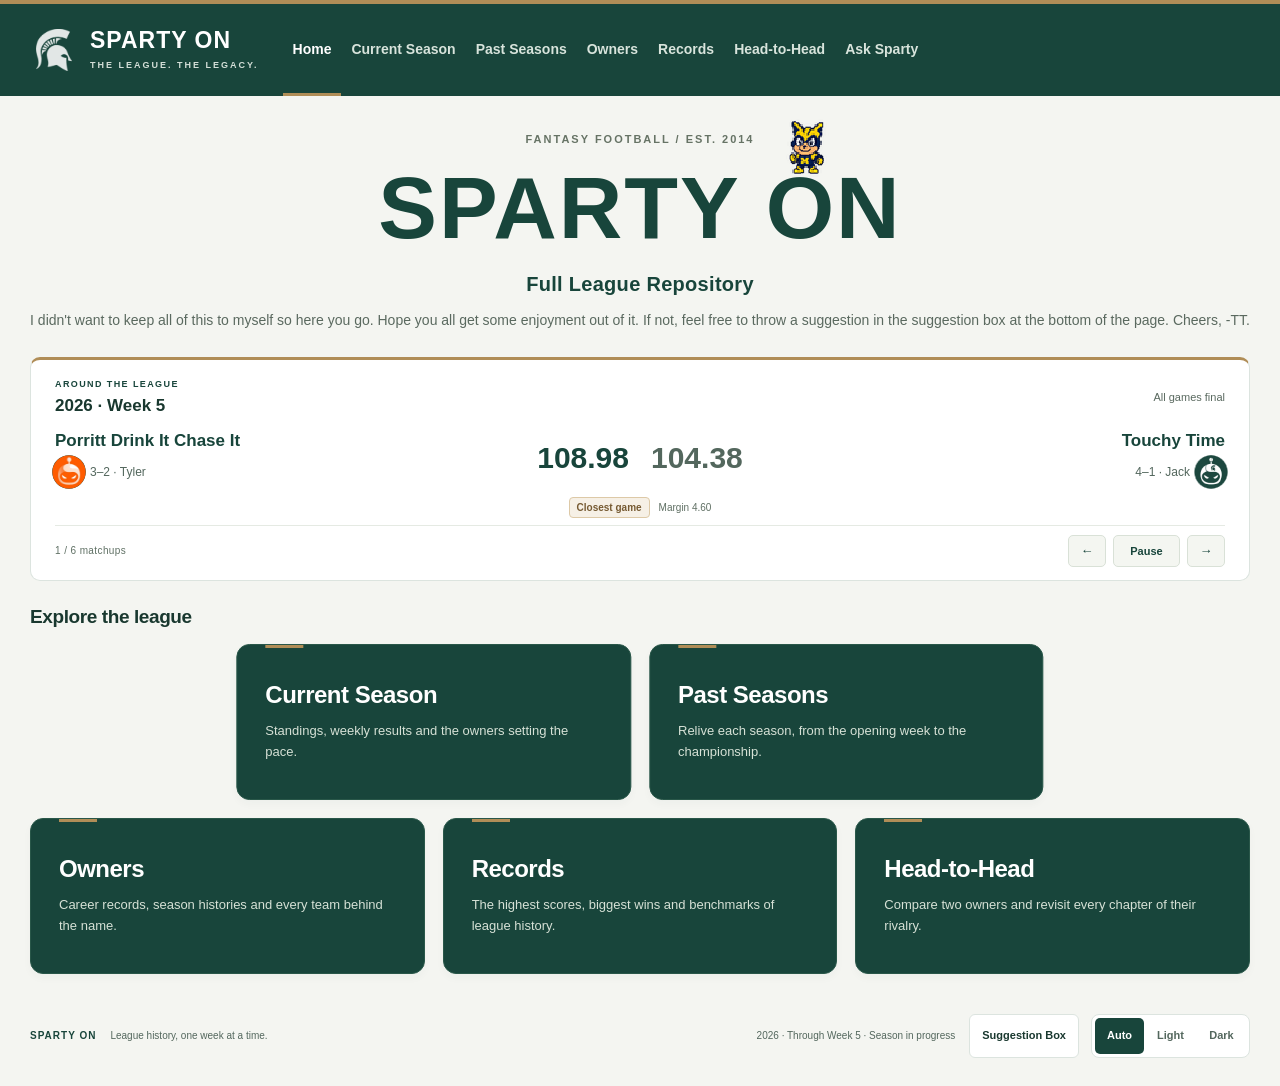
==== index.html @ eb195926 "Add files via upload" ====
<!doctype html>
<html lang="en">
<head>
  <meta charset="utf-8">
  <meta name="viewport" content="width=device-width, initial-scale=1">
  <meta http-equiv="Content-Security-Policy" content="default-src 'none'; script-src 'self' file:; style-src 'self' file:; img-src 'self' file:; connect-src 'self' https://api.sleeper.app; font-src 'none'; object-src 'none'; base-uri 'none'; form-action 'none'">
  <meta name="color-scheme" content="light dark">
  <title>Sparty On — League History</title>
  <link rel="icon" href="assets/crest.svg" type="image/svg+xml">
  <link rel="stylesheet" href="assets/styles.css"><link rel="stylesheet" href="assets/sparty.css">
  <script src="site-data/site-data.js" defer></script>
  <script src="site-data/sleeper-sample.js" defer></script>
  <script src="assets/sleeper.js" defer></script>
  <script src="assets/shared.js" defer></script>
  <script src="assets/theme.js" defer></script><script src="assets/sparty.js?v=timer-fix-2" defer></script><script src="assets/suggestion-box.js" defer></script>
  <script src="assets/home.js" defer></script><script src="assets/sparty-dialogue.js?v=1" defer></script><script src="assets/home-intro.js?v=6" defer></script>
  <link rel="stylesheet" href="assets/sparty-dialogue.css?v=1">
</head>
<body id="top" class="landing-page">
  <a class="skip-link" href="#main">Skip to content</a>
  <header class="masthead">
    <div class="header-inner">
      <a class="brand" href="index.html" aria-label="Sparty On home"><span class="crest" aria-hidden="true"><img src="assets/spartan-helmet.png" alt=""></span><span><strong>SPARTY ON</strong><small>THE LEAGUE. THE LEGACY.</small></span></a>
      <nav aria-label="Main navigation"><a href="index.html" aria-current="page">Home</a><a href="current-season.html">Current Season</a><a href="seasons.html">Past Seasons</a><a href="owners.html">Owners</a><a href="records.html">Records</a><a href="head-to-head.html">Head-to-Head</a></nav>
      <span class="edition">LOCAL PREVIEW <span aria-hidden="true">/</span> 02</span>
    </div>
  </header>
  <main id="main" tabindex="-1">
    <section class="landing-hero" aria-labelledby="page-title">
      <p class="eyebrow" id="archive-years">FANTASY FOOTBALL / LEAGUE HISTORY</p>
      <h1 id="page-title">SPARTY <span>ON</span></h1>
      <p class="landing-tagline">Full League Repository</p>
      <p class="landing-intro">I didn't want to keep all of this to myself so here you go. Hope you all get some enjoyment out of it. If not, feel free to throw a suggestion in the suggestion box at the bottom of the page. Cheers, -TT.</p>
    </section>
    <section class="home-ticker" aria-labelledby="ticker-title" aria-roledescription="carousel">
      <div class="ticker-topline"><div><p class="eyebrow">AROUND THE LEAGUE</p><h2 id="ticker-title">Latest results</h2></div><p id="ticker-status" role="status">Loading the latest completed week…</p></div>
      <div id="ticker-content" hidden>
        <div class="ticker-stage" id="ticker-stage" aria-live="off" aria-roledescription="slide"></div>
        <div id="ticker-leaders" class="ticker-leaders" hidden><p>TOP SCORERS</p><div id="ticker-leaders-body" class="ticker-leaders-body"></div></div>
        <div class="ticker-bottom"><span id="ticker-counter"></span><div class="ticker-controls"><button type="button" id="ticker-prev" aria-label="Previous matchup">←</button><button type="button" id="ticker-pause" aria-pressed="false">Pause</button><button type="button" id="ticker-next" aria-label="Next matchup">→</button></div></div>
        <p class="sr-only" id="ticker-announcement" role="status"></p>
      </div>
      <noscript><p>Enable JavaScript to view the local results ticker.</p></noscript>
    </section>
    <section class="explore" aria-labelledby="explore-title">
      <div class="explore-heading"><h2 id="explore-title">Explore the league</h2></div>
      <div class="page-tiles">
        <a class="page-tile" href="current-season.html"><span class="tile-title">Current Season</span><span class="tile-description">Standings, weekly results and the owners setting the pace.</span></a>
        <a class="page-tile" href="seasons.html"><span class="tile-title">Past Seasons</span><span class="tile-description">Relive each season, from the opening week to the championship.</span></a>
        <a class="page-tile" href="owners.html"><span class="tile-title">Owners</span><span class="tile-description">Career records, season histories and every team behind the name.</span></a>
        <a class="page-tile" href="records.html"><span class="tile-title">Records</span><span class="tile-description">The highest scores, biggest wins and benchmarks of league history.</span></a>
        <a class="page-tile" href="head-to-head.html"><span class="tile-title">Head-to-Head</span><span class="tile-description">Compare two owners and revisit every chapter of their rivalry.</span></a>
      </div>
    </section>
    <footer><strong>SPARTY ON</strong><p>League history, one week at a time.</p><span id="home-freshness">Local league archive</span><div class="footer-tools"><button class="suggestion-trigger" type="button">Suggestion Box</button><div class="theme-switch" role="group" aria-label="Display theme"><button type="button" data-theme-choice="system" aria-pressed="false">Auto</button><button type="button" data-theme-choice="light" aria-pressed="false">Light</button><button type="button" data-theme-choice="dark" aria-pressed="false">Dark</button></div></div></footer>
  </main>
  <dialog id="section-dialog" aria-labelledby="dialog-title" aria-describedby="dialog-description"><p class="eyebrow">COMING IN A FUTURE PASS</p><h2 id="dialog-title"></h2><p id="dialog-description"></p><p>This preview includes Home, Current Season, Past Seasons and Owners. This section is planned for a future pass.</p><button type="button" id="close-dialog" class="primary-button">Close</button></dialog>
<dialog id="suggestion-dialog" aria-labelledby="suggestion-title"><h2 id="suggestion-title">Suggestion Box</h2><p>Go Fuck Yourself</p><form method="dialog"><button type="submit">Close</button></form></dialog>
</body>
</html>
---- assets/styles.css ----
:root{--green:#18453b;--accent:#18453b;--bronze:#b08d57;--ink:#19382f;--muted:#53675d;--line:#dce4df;--paper:#fff;--bg:#f4f5f1;--positive:#17614d;--negative:#974241}
*{box-sizing:border-box}html{scroll-behavior:auto}body{margin:0;background:var(--bg);color:var(--ink);font-family:system-ui,-apple-system,"Segoe UI",Arial,sans-serif;font-size:14px;line-height:1.5}button,input{font:inherit}button,a,input{touch-action:manipulation}button{cursor:pointer}a{color:inherit}button:focus-visible,a:focus-visible,input:focus-visible,[tabindex]:focus-visible{outline:3px solid #b08d57;outline-offset:4px}[hidden]{display:none!important}.sr-only{position:absolute;width:1px;height:1px;padding:0;margin:-1px;overflow:hidden;clip:rect(0,0,0,0);white-space:nowrap;border:0}.skip-link{position:absolute;left:16px;top:-80px;z-index:10;background:white;padding:12px;color:var(--green)}.skip-link:focus{top:12px}
.masthead{background:var(--green);color:#fff;border-top:4px solid var(--bronze)}.header-inner{max-width:1320px;margin:auto;display:flex;align-items:center;gap:42px;padding:22px 30px 0;flex-wrap:wrap}.brand{display:flex;align-items:center;gap:12px;text-decoration:none;padding-bottom:22px}.crest{background:var(--bronze);font-weight:900;letter-spacing:-2px;font-size:24px;display:grid;place-items:center;width:48px;height:48px;border-radius:8px 8px 16px 8px;border-bottom:3px solid #c6a66e}.brand strong{display:block;font-size:23px;line-height:1.15;letter-spacing:1.5px}.brand small{display:block;font-size:9px;font-weight:650;letter-spacing:2px;margin-top:6px;color:#d3ded7}nav{display:flex;align-self:stretch;gap:8px;align-items:stretch}nav a,nav button{border:0;background:none;color:#d8e4dc;padding:0 12px 20px;display:flex;align-items:center;text-decoration:none;font-weight:600;font-size:14px;border-bottom:3px solid transparent;white-space:nowrap}nav a[aria-current]{color:white;border-bottom-color:#c6a66e}nav button:hover,nav a:hover{color:white}.edition{font-size:10px;letter-spacing:1.5px;color:#cad9d0;margin-left:auto;padding-bottom:22px;white-space:nowrap}.edition span{padding:0 8px;color:#c6a66e}
main{max-width:1320px;margin:auto;padding:0 30px;outline:none}.intro{padding:34px 0 28px;display:flex;justify-content:space-between;align-items:center;gap:24px}.eyebrow{font-size:10px;letter-spacing:1.8px;font-weight:800;color:var(--accent);margin:0 0 6px}h1{font-size:clamp(25px,2.9vw,36px);line-height:1.2;letter-spacing:-1px;margin:0}h2{font-size:21px;line-height:1.25;letter-spacing:-.4px;margin:0}.intro-copy{margin:8px 0 0;color:var(--muted);font-size:15px}.freshness{text-align:right;flex-shrink:0}.freshness strong{font-size:16px;display:block}.freshness span{display:flex;justify-content:flex-end;align-items:center;gap:7px;color:var(--muted);font-size:12px;margin-top:6px}.freshness i{width:7px;height:7px;background:var(--accent);border-radius:50%}
.season-grid{display:grid;grid-template-columns:minmax(0,2.05fr) minmax(320px,1fr);gap:24px;align-items:start}.panel{background:var(--paper);border:1px solid var(--line);border-radius:10px;overflow:hidden;box-shadow:0 3px 12px #18453b04}.section-heading{display:flex;justify-content:space-between;align-items:center;gap:12px;padding:22px 22px 18px}.chip{border:1px solid var(--line);border-radius:5px;padding:4px 8px;color:var(--muted);font-size:10px;font-weight:700;white-space:nowrap}.table-tools{display:flex;justify-content:space-between;align-items:center;gap:12px;padding:0 22px 14px;min-height:30px;font-size:11px;color:var(--muted)}.table-tools p{margin:0}.table-tools button{border:0;background:none;text-decoration:underline;color:var(--accent);padding:3px}.table-scroll{overflow-x:auto;overscroll-behavior-x:contain}table{width:100%;border-collapse:collapse;font-variant-numeric:tabular-nums}th{background:#f2f5f1;color:var(--muted);font-size:10px;letter-spacing:.5px;font-weight:700;text-align:left;border-top:1px solid var(--line);border-bottom:1px solid var(--line);padding:10px 10px}th button{background:none;color:inherit;border:none;font-weight:inherit;font-size:inherit;padding:6px 0;white-space:nowrap}th button span{color:var(--accent);margin-left:2px}th[aria-sort=ascending],th[aria-sort=descending]{color:var(--accent)}td{border-bottom:1px solid #e6ece7;padding:10px;font-size:13px}td:first-child,th:first-child{padding-left:22px;width:40px}td:last-child,th:last-child{padding-right:22px}.numeric{text-align:right;white-space:nowrap}.owner-cell{min-width:148px}.owner-cell strong{display:block;font-size:13px}.team-name{display:block;color:var(--muted);font-size:11px;line-height:1.35;margin-top:2px;overflow-wrap:anywhere}.standings tbody tr:first-child td{background:#f4f7f2}.standings tbody tr:hover td{background:#edf3ed}.rank-number{color:var(--muted);font-size:11px}.standing-record{font-weight:750}.positive{color:var(--positive)}.negative{color:var(--negative)}.table-notes{padding:13px 22px 16px;color:var(--muted);font-size:10px;line-height:1.65}.table-notes p{margin:0 0 3px}.mobile-hint{display:none}
.matchup{padding:13px 22px 12px;border-top:1px solid var(--line)}.matchup-meta{display:flex;justify-content:space-between;gap:10px;align-items:center;font-size:9px;letter-spacing:1px;text-transform:uppercase;color:var(--muted);margin-bottom:7px}.matchup-meta .margin-label{letter-spacing:0;text-transform:none;font-size:10px}.matchup-side{display:grid;grid-template-columns:minmax(0,1fr) auto;gap:10px;align-items:center;margin:7px 0}.matchup-side strong{display:block;font-size:12px;line-height:1.3}.matchup-side .team-name{font-size:10px;margin-top:1px}.score{font-size:18px;font-weight:600;color:var(--muted);font-variant-numeric:tabular-nums;line-height:1.1}.winner .score{color:var(--accent);font-weight:800}.winner strong{color:var(--ink)}.win-label{font-size:9px;color:var(--accent);font-weight:700;letter-spacing:.3px;margin-left:6px}.scoreboard-footer{padding:14px 22px;background:#f3f6f1;color:var(--muted);font-size:11px;border-top:1px solid var(--line)}.scoreboard-footer strong{color:var(--ink)}
.scoreboard-picker{display:flex;justify-content:space-between;align-items:center;gap:10px;padding:0 22px 14px;color:var(--muted);font-size:11px;font-weight:700}.scoreboard-picker select{min-height:43px;min-width:125px;padding:7px 12px;background:var(--paper);color:var(--ink);border:1px solid var(--line);border-radius:6px;font-size:16px;font-weight:700}.scoreboard-picker select:focus-visible{outline:3px solid var(--bronze);outline-offset:2px}
@media(max-width:700px){.scoreboard-picker{padding:0 16px 13px}.scoreboard-picker select{min-width:116px}}
.leaders-section{margin:30px 0}.section-line{display:flex;justify-content:space-between;gap:16px;align-items:center;margin-bottom:13px}.section-line h2{font-size:20px}.section-line p{color:var(--muted);font-size:11px;margin:0}.leaders-grid{display:grid;grid-template-columns:repeat(3,minmax(0,1fr));gap:16px}.leader-card{background:white;border:1px solid var(--line);border-top:3px solid var(--accent);border-radius:7px;padding:18px 20px;min-width:0}.leader-card h3{font-size:10px;letter-spacing:1px;text-transform:uppercase;margin:0 0 12px;color:var(--muted)}.leader-number{font-size:30px;letter-spacing:-1px;font-weight:800;color:var(--green);line-height:1.15;font-variant-numeric:tabular-nums}.leader-number small{font-size:11px;font-weight:500;letter-spacing:0;margin-left:6px;color:var(--muted)}.leader-name{font-weight:750;margin:10px 0 0;font-size:13px}.leader-detail{color:var(--muted);font-size:11px;margin:3px 0 0;overflow-wrap:anywhere}
.history{background:var(--green);border-radius:10px;color:#fff;padding:28px 28px 20px}.history-heading{display:flex;justify-content:space-between;align-items:center;gap:22px;padding-bottom:24px}.history .eyebrow{color:#d4b880}.history h2{font-size:24px}.history-heading p:not(.eyebrow){color:#cad9d0;font-size:12px;margin:9px 0 0}.history-totals{display:flex;gap:28px;flex-shrink:0}.history-totals strong{font-size:24px;line-height:1.2;display:block;font-variant-numeric:tabular-nums}.history-totals span{display:block;font-size:10px;color:#cad9d0;margin-top:4px}.history-grid{display:grid;grid-template-columns:repeat(3,minmax(0,1fr));border-top:1px solid #4b685b}.history-card{padding:22px 22px 16px 0}.history-card+.history-card{border-left:1px solid #4b685b;padding-left:22px}.history-card h3{font-size:10px;color:#d4b880;letter-spacing:1px;text-transform:uppercase;margin:0 0 12px}.history-value{font-size:31px;font-weight:800;letter-spacing:-1px;margin-bottom:9px}.history-value small{font-size:12px;letter-spacing:0;font-weight:500;margin-left:7px;color:#cad9d0}.history-name{font-size:13px;font-weight:750;margin:0 0 5px}.history-detail{font-size:11px;color:#d8e4dc;margin:4px 0;overflow-wrap:anywhere}.history-note{font-size:10px;line-height:1.6;color:#cad9d0;border-top:1px solid #4b685b;padding-top:14px;margin:4px 0 0}
footer{display:flex;align-items:center;gap:14px;color:var(--muted);padding:26px 0 30px;font-size:10px}footer strong{letter-spacing:1px;color:var(--green)}footer p{margin:0}footer>span{margin-left:auto}.load-status{padding:36px 0;font-size:16px}dialog{max-width:460px;width:calc(100% - 36px);border:1px solid var(--line);border-top:4px solid var(--accent);border-radius:10px;padding:28px;color:var(--ink);box-shadow:0 16px 80px #12332940}dialog::backdrop{background:#18453b80}dialog h2{font-size:26px}dialog p:not(.eyebrow){font-size:14px;color:var(--muted);line-height:1.6}.primary-button{background:var(--accent);color:white;border:0;border-radius:6px;padding:11px 16px;font-weight:650;margin-top:10px}
@media(min-width:1100px){.owner-cell{width:31%}}
@media(max-width:1150px){.header-inner{gap:25px}.edition{display:none}.season-grid{grid-template-columns:minmax(0,1.9fr) minmax(290px,1fr);gap:18px}td,th{padding-left:8px;padding-right:8px}td:first-child,th:first-child{padding-left:15px}td:last-child,th:last-child{padding-right:15px}.owner-cell{min-width:135px}}
@media(max-width:980px){.header-inner{gap:18px}.brand strong{font-size:20px}nav{gap:0}nav a,nav button{padding-left:10px;padding-right:10px;font-size:13px}.season-grid{grid-template-columns:minmax(0,1fr)}#matchups{display:grid;grid-template-columns:repeat(2,minmax(0,1fr))}.matchup:nth-child(even){border-left:1px solid var(--line)}.history-heading{align-items:flex-start;flex-direction:column}.history-totals{gap:40px}.owner-cell{width:34%}}
@media(max-width:700px){.header-inner{padding:18px 18px 0;gap:0;display:block}.brand{padding-bottom:16px;width:fit-content}.brand strong{font-size:22px}.brand small{font-size:8px}.crest{width:42px;height:42px;font-size:22px}nav{width:100%;justify-content:space-between;gap:0}nav a,nav button{font-size:12px;padding:12px 5px 13px;min-height:44px}main{padding:0 16px}.intro{padding:25px 0 22px;display:block}.intro h1{font-size:27px;letter-spacing:-.7px}.intro-copy{font-size:13px}.freshness{text-align:left;margin-top:20px;border-left:3px solid var(--bronze);padding-left:11px}.freshness strong{font-size:14px}.freshness span{justify-content:flex-start;margin-top:3px;font-size:11px}.section-heading{padding:18px 16px 14px}h2{font-size:20px}.chip{font-size:9px}.table-tools{padding:0 16px 13px;flex-wrap:wrap;gap:8px}.numeric{font-size:12px}th.numeric{font-size:10px}td{padding:11px 7px}th{padding:8px 7px}td:first-child,th:first-child{padding-left:14px;width:31px}td:last-child,th:last-child{padding-right:14px}td:nth-child(4),th:nth-child(4){padding-right:14px}.owner-cell{width:auto;min-width:120px}.owner-cell strong{font-size:13px}.team-name{font-size:10px;max-width:220px}.table-notes{padding:13px 16px;font-size:10px}.mobile-hint{display:block}#matchups{display:block}.matchup{padding:12px 16px}.matchup:nth-child(even){border-left:0}.matchup-side{margin:9px 0}.matchup-side strong{font-size:13px}.matchup-side .team-name{font-size:11px;max-width:none}.score{font-size:20px}.scoreboard-footer{padding:14px 16px}.section-line{align-items:flex-start;flex-direction:column;gap:5px}.leaders-section{margin:25px 0}.leaders-grid{grid-template-columns:minmax(0,1fr);gap:10px}.leader-card{padding:16px 18px;display:grid;grid-template-columns:minmax(0,1fr) auto;column-gap:10px}.leader-card h3{grid-column:1;margin-bottom:8px}.leader-number{grid-column:2;grid-row:1/4;align-self:center;font-size:27px}.leader-number small{display:block;text-align:right;margin:4px 0 0}.leader-name{margin:0;font-size:13px}.leader-detail{grid-column:1;margin-top:3px}.history{padding:22px 20px 18px}.history-heading{padding-bottom:18px;gap:18px}.history h2{font-size:23px}.history-totals{width:100%;justify-content:space-between;gap:12px}.history-totals strong{font-size:22px}.history-totals span{font-size:9px}.history-grid{grid-template-columns:minmax(0,1fr)}.history-card{padding:18px 0}.history-card+.history-card{border-left:0;border-top:1px solid #4b685b;padding:18px 0}.history-card h3{margin-bottom:7px}.history-value{font-size:29px;margin-bottom:5px}.history-note{font-size:10px}footer{flex-wrap:wrap;gap:7px 12px;padding:23px 0}footer>span{margin:0;width:100%}}
@media(prefers-reduced-motion:reduce){*{scroll-behavior:auto!important}}

/* Revision 02: Spartan green and white, with custom bronze accents. */
:root{--green:#18453b;--accent:#18453b;--bronze:#b08d57}
body{font-family:Arial,Helvetica,system-ui,sans-serif}
.masthead{border-top:4px solid var(--bronze)}
.header-inner{gap:24px}.edition{display:none}
.crest{background:transparent;color:white;border:1px solid #81998b;border-bottom:3px solid var(--bronze);border-radius:3px;font-family:"Arial Black",Arial,sans-serif;letter-spacing:-2px}
.brand strong{font-family:"Arial Black",Arial,sans-serif;letter-spacing:1px}
nav{gap:0}nav a,nav button{padding-left:10px;padding-right:10px}
nav a[aria-current]{border-bottom-color:var(--bronze)}
.freshness{border-color:var(--bronze)}.history{border-top:3px solid var(--bronze)}
.landing-hero{padding:48px 0 34px;text-align:center}
.landing-hero .eyebrow{color:#667365;font-size:11px;letter-spacing:2px;margin:0 0 16px}
.landing-hero h1{color:var(--green);font-family:Impact,"Arial Black",Arial,sans-serif;font-size:clamp(54px,7.5vw,88px);line-height:1;letter-spacing:2px;font-weight:900;margin:0}
.landing-hero h1 span{color:var(--green)}
.landing-tagline{font-size:20px;font-weight:700;color:var(--green);letter-spacing:.3px;margin:17px 0 10px}
.landing-intro{color:#5a695f;font-size:14px;line-height:1.7;margin:0}
.home-ticker{max-width:100%;background:white;border:1px solid var(--line);border-top:3px solid var(--bronze);border-radius:10px;padding:18px 24px 13px}
.ticker-topline{display:flex;justify-content:space-between;gap:16px;align-items:center}
.ticker-topline .eyebrow{font-size:9px;margin:0 0 3px;letter-spacing:1.4px}
.ticker-topline h2{font-size:17px;letter-spacing:0}
#ticker-status{color:#59695f;font-size:11px;margin:0;max-width:65%}
.ticker-stage{opacity:1;transition:opacity 300ms ease;min-height:98px;padding:14px 0 7px}
.ticker-stage.is-fading{opacity:0}
.ticker-matchup{display:grid;grid-template-columns:minmax(0,1fr) 60px minmax(0,1fr);gap:20px;align-items:center}
.ticker-team{display:grid;grid-template-columns:minmax(0,1fr) auto;gap:15px;align-items:center;min-width:0}
.ticker-team strong{font-size:16px;display:block;color:#53675d;line-height:1.4}
.ticker-team div>span{display:block;font-size:12px;color:#5a695f;overflow-wrap:anywhere;line-height:1.5}
.ticker-team b{font-size:28px;font-variant-numeric:tabular-nums;line-height:1.3;color:#53675d}
.ticker-winner strong,.ticker-winner b{color:var(--green)}
.ticker-win{display:inline-block;font-size:9px;line-height:1.4;border:1px solid #d6c19e;color:#795a2e;padding:1px 4px;border-radius:3px;margin-left:7px;vertical-align:middle}
.ticker-versus{text-align:center;color:#6a776e;font-size:10px;font-weight:700;letter-spacing:1px}
.ticker-game-note{display:flex;gap:9px;justify-content:center;align-items:center;flex-wrap:wrap;font-size:10px;color:#607064;margin-top:11px}
.ticker-badge{color:#765a32;background:#f6f0e6;border:1px solid #ddc9a7;border-radius:4px;font-size:10px;font-weight:700;padding:2px 7px}
.ticker-bottom{display:flex;align-items:center;justify-content:space-between;border-top:1px solid #e5eae3;padding-top:9px;gap:12px}
#ticker-counter{font-size:10px;color:#5f7064;letter-spacing:.4px}
.ticker-controls{display:flex;gap:7px}.ticker-controls button{background:#f4f6f1;color:var(--green);border:1px solid #d9e1d7;border-radius:5px;min-width:38px;min-height:32px;font-weight:700;font-size:13px;padding:5px 9px}
.ticker-controls button:hover{background:#e6eee3}.ticker-controls #ticker-pause{min-width:67px;font-size:11px}
.explore{margin:32px 0 12px}.explore-heading{display:flex;justify-content:space-between;align-items:baseline;gap:15px;margin-bottom:15px}
.explore-heading h2{font-size:19px}.explore-heading p{font-size:11px;color:#617064;margin:0}
.page-tiles{display:grid;grid-template-columns:repeat(3,minmax(0,1fr));gap:18px}
.page-tile{display:flex;flex-direction:column;justify-content:center;align-items:flex-start;background:var(--green);color:white;border:1px solid #295749;border-radius:13px;min-height:156px;padding:26px 28px;text-align:left;text-decoration:none;box-shadow:0 4px 9px #18453b08;position:relative;overflow:hidden}
.page-tile::before{content:"";position:absolute;top:0;left:28px;width:38px;height:3px;background:var(--bronze)}
.page-tile .tile-title{font-family:"Arial Black",Arial,sans-serif;font-size:24px;font-weight:800;line-height:1.2;letter-spacing:-.5px;margin:0 0 12px;overflow-wrap:anywhere}
.page-tile .tile-description{font-size:13px;line-height:1.6;color:#d6e1d6;margin:0;max-width:390px}
.page-tile:hover{background:#235447;border-color:#b08d57}
.featured-tile{grid-column:span 2;background:white;color:var(--green);border:1px solid #cfdbce;border-top:3px solid var(--bronze)}
.featured-tile::before{display:none}.featured-tile .tile-title{font-size:29px}.featured-tile .tile-description{color:#53675d}.featured-tile:hover{background:#edf3e9;border-color:#b08d57}
.landing-page footer{padding:28px 0}.landing-page footer>span{color:#53675d}
@media(max-width:1100px){.header-inner{gap:14px}.brand strong{font-size:19px}.brand small{font-size:8px}nav a,nav button{font-size:12px;padding-left:8px;padding-right:8px}.page-tile{padding:23px}.page-tile .tile-title{font-size:22px}}
@media(max-width:850px){.header-inner{display:block}.brand{width:fit-content;padding-bottom:18px}nav{justify-content:space-between}nav a,nav button{padding:12px 8px 14px;min-height:44px}.page-tiles{grid-template-columns:repeat(2,minmax(0,1fr))}.landing-hero{padding-top:35px}.ticker-matchup{gap:12px;grid-template-columns:minmax(0,1fr) 30px minmax(0,1fr)}.ticker-team b{font-size:24px}}
@media(max-width:700px){nav{flex-wrap:wrap;justify-content:flex-start;column-gap:8px;row-gap:0}nav a,nav button{font-size:12px;padding:10px 4px;min-height:40px}.landing-hero{padding:32px 0 26px}.landing-hero h1{font-size:62px}.landing-tagline{font-size:18px}.landing-intro{font-size:12px}.landing-hero .eyebrow{font-size:9px;letter-spacing:1.4px}.home-ticker{padding:15px 16px 10px}.ticker-topline{gap:10px;align-items:flex-end}.ticker-topline h2{font-size:15px}#ticker-status{font-size:10px;text-align:right}.ticker-stage{min-height:153px;padding-top:12px}.ticker-matchup{display:flex;flex-direction:column;align-items:stretch;gap:10px}.ticker-versus{display:none}.ticker-team{gap:12px}.ticker-team strong{font-size:14px}.ticker-team div>span{font-size:11px}.ticker-team b{font-size:25px}.ticker-game-note{margin-top:10px;justify-content:flex-start}.ticker-controls button{min-height:40px;min-width:40px}.explore{margin-top:27px}.explore-heading{display:block}.explore-heading p{margin-top:5px}.page-tiles{gap:12px}.page-tile{padding:23px 19px;min-height:151px;border-radius:10px}.page-tile::before{left:19px}.page-tile .tile-title{font-size:21px}.page-tile .tile-description{font-size:12px}.featured-tile .tile-title{font-size:25px}.landing-page footer{font-size:10px}}
@media(max-width:480px){.page-tiles{grid-template-columns:minmax(0,1fr)}.featured-tile{grid-column:auto}.page-tile{min-height:132px}.page-tile .tile-title,.featured-tile .tile-title{font-size:24px;margin-bottom:8px}.landing-hero h1{font-size:clamp(42px,14vw,56px)}.ticker-stage{min-height:162px}}
@media(prefers-reduced-motion:reduce){.ticker-stage{transition:none}}

/* Revision 03: opposed ticker teams and additional season tables. */
.ticker-matchup{display:grid;grid-template-columns:minmax(0,1fr) auto auto minmax(0,1fr);gap:22px;align-items:center}
.ticker-identity{min-width:0}.ticker-identity strong{display:block;font-size:17px;line-height:1.35;color:var(--green);overflow-wrap:anywhere}
.ticker-record{display:block;margin-top:5px;font-size:12px;line-height:1.4;color:var(--muted);font-variant-numeric:tabular-nums}
.ticker-owner{display:flex;align-items:center;gap:7px;margin-top:5px;min-width:0}.ticker-owner .ticker-record{margin-top:0;min-width:0}
.ticker-avatar{position:relative;display:inline-grid;place-items:center;flex:none;width:28px;height:28px;border-radius:50%;overflow:hidden;background:var(--green);color:white;font-size:11px;font-weight:800;line-height:1;transform:scale(1.2)}
.ticker-avatar img{position:absolute;inset:0;width:100%;height:100%;object-fit:cover}
.ticker-away .ticker-owner{flex-direction:row-reverse}
.ticker-away{text-align:right}.ticker-score{font-size:30px;line-height:1.2;color:var(--muted);font-variant-numeric:tabular-nums;white-space:nowrap}
.ticker-winning-score{color:var(--green)}
.season-detail-section{margin:30px 0 10px}.analytics-grid{display:grid;grid-template-columns:repeat(2,minmax(0,1fr));gap:24px;align-items:start}
.analytics-panel{border-top:3px solid var(--bronze)}.analytics-panel .section-heading{padding-bottom:9px}
.analytics-description{font-size:12px;color:var(--muted);padding:0 22px;margin:0 0 18px;line-height:1.6}
.analytics-scroll{overflow-x:auto;overscroll-behavior-x:contain}.analytics-table{min-width:550px}
.analytics-table .owner-cell{width:auto;min-width:145px}.analytics-table th{letter-spacing:0;white-space:nowrap}
.analytics-table td{font-size:12px;padding-top:12px;padding-bottom:12px}.analytics-table td:first-child{white-space:nowrap}
.analytics-panel:last-child .analytics-table{min-width:570px}.analytics-panel:last-child .owner-cell{min-width:170px}
.analytics-note{font-size:11px;color:var(--muted);padding:15px 22px;margin:0;line-height:1.65}
.analytics-mobile-note{display:none;font-size:11px;color:var(--muted)}
@media(max-width:1100px){.analytics-grid{grid-template-columns:minmax(0,1fr)}.analytics-table .owner-cell{min-width:175px}}
@media(max-width:700px){.ticker-matchup{display:grid;grid-template-columns:minmax(0,1fr) auto auto minmax(0,1fr);gap:10px}.ticker-identity strong{font-size:13px}.ticker-record{font-size:10px}.ticker-score{font-size:22px}.ticker-stage{min-height:135px}.analytics-grid{gap:18px}.analytics-description{padding:0 16px}.analytics-note{padding:14px 16px}.analytics-mobile-note{display:block}}
@media(max-width:700px){.ticker-owner{gap:5px}.ticker-avatar{width:22px;height:22px;font-size:9px}}
@media(max-width:360px){.ticker-matchup{gap:7px}.ticker-score{font-size:19px}.ticker-identity strong{font-size:12px}}

/* Season archive: shared Spartan colors and statistical table treatments. */
.season-intro{align-items:end}.season-picker,.week-picker{display:grid;gap:6px;color:var(--muted);font-size:11px;font-weight:700;letter-spacing:.3px}
.season-picker select,.week-picker select{background:white;color:var(--green);border:1px solid #b7c8ba;border-radius:6px;font-size:16px;font-weight:700;min-height:43px;padding:7px 32px 7px 12px;min-width:170px}
.season-banner{background:var(--green);color:white;border-top:4px solid var(--bronze);border-radius:10px;padding:25px 29px;display:flex;align-items:center;justify-content:space-between;gap:20px}
.season-banner .eyebrow{color:#dcc59f}.season-banner h2{font-size:clamp(27px,3vw,38px);letter-spacing:-1px}.season-banner p:not(.eyebrow){margin:7px 0 0;color:#d7e4db;font-size:13px}
.season-state{border:1px solid #aabdac;border-radius:5px;padding:7px 11px;color:white;font-size:11px;font-weight:700;white-space:nowrap}
.season-metrics{display:grid;grid-template-columns:repeat(4,minmax(0,1fr));gap:14px;margin:17px 0 24px}
.season-metric{background:white;border:1px solid var(--line);border-top:3px solid var(--bronze);border-radius:7px;padding:14px 17px;min-width:0}
.season-metric span{display:block;text-transform:uppercase;color:var(--muted);letter-spacing:.6px;font-size:10px;font-weight:700}.season-metric strong{display:block;color:var(--green);font-size:21px;font-variant-numeric:tabular-nums;margin-top:4px;overflow-wrap:anywhere}
.season-history-grid{display:grid;grid-template-columns:minmax(0,1.65fr) minmax(300px,1fr);align-items:start;gap:22px;margin-bottom:25px}
.historic-table{min-width:640px}.historic-table td{font-size:12px}.historic-table .owner-cell{min-width:160px}.season-playoffs{border-top:3px solid var(--bronze)}
.season-honors{padding:0 21px 14px}.honors-card{background:#f3f6f1;border-left:3px solid var(--bronze);padding:12px 15px}.honors-card small{display:block;color:var(--muted);font-weight:700;letter-spacing:1px;font-size:10px}.honors-card strong{display:block;font-size:19px;margin:3px 0;color:var(--green)}.honors-card span{display:block;color:var(--muted);font-size:12px;overflow-wrap:anywhere}.honors-empty{color:var(--muted);font-size:12px;line-height:1.5;margin:0}
.round-block{border-top:1px solid var(--line);padding:12px 21px 15px}.round-block h3{font-size:11px;text-transform:uppercase;color:var(--muted);letter-spacing:.7px;margin:0 0 9px}.round-games{display:grid;gap:8px}
.archive-game{border:1px solid var(--line);border-radius:6px;padding:9px 11px;background:#fff;min-width:0}.archive-side{display:grid;grid-template-columns:minmax(0,1fr) auto;gap:8px;align-items:center;margin:3px 0}.archive-side strong{display:block;font-size:12px;line-height:1.3;overflow-wrap:anywhere}.archive-side small{display:block;color:var(--muted);line-height:1.35;overflow-wrap:anywhere}.archive-side b{font-variant-numeric:tabular-nums;color:var(--muted);font-size:13px}.archive-side.winner strong,.archive-side.winner b{color:var(--green)}
.season-weekly{margin-bottom:7px}.weekly-context{color:var(--muted);font-size:12px;margin:0;padding:0 22px 15px}.season-week-grid{display:grid;grid-template-columns:repeat(3,minmax(0,1fr));gap:12px;padding:0 22px 22px}.season-week-grid .archive-game{background:#fafbf9}
@media(max-width:1050px){.season-history-grid{grid-template-columns:minmax(0,1fr)}.season-week-grid{grid-template-columns:repeat(2,minmax(0,1fr))}}
@media(max-width:700px){.season-intro{padding-bottom:19px}.season-picker{margin-top:17px;width:100%}.season-picker select{width:100%}.season-banner{padding:20px 18px;align-items:flex-start;flex-wrap:wrap;gap:12px}.season-banner h2{font-size:29px}.season-metrics{grid-template-columns:repeat(2,minmax(0,1fr));gap:9px;margin:12px 0 18px}.season-metric{padding:11px 12px}.season-metric strong{font-size:17px}.season-history-grid{gap:18px;margin-bottom:18px}.season-weekly .section-heading{align-items:flex-start;flex-wrap:wrap}.week-picker{width:100%}.week-picker select{width:100%}.season-week-grid{grid-template-columns:minmax(0,1fr);padding:0 16px 16px}.weekly-context{padding:0 16px 13px}.round-block{padding:12px 16px}.season-honors{padding:0 16px 14px}}

/* The yearly analytics tables retain the Current Season table density. */
.season-detail-section .analytics-grid{margin-bottom:9px}.season-detail-section .analytics-panel{min-width:0}
.season-detail-section .analytics-panel:nth-child(3) .analytics-table{min-width:620px}
.season-detail-section .analytics-panel:nth-child(4) .analytics-table{min-width:560px}
.season-detail-section .analytics-panel .owner-cell{min-width:150px}
@media(max-width:700px){.season-detail-section .analytics-grid{gap:16px}}

/* Owners: a full-league index plus an individual career profile. */
.owner-intro{align-items:end}.owner-intro-count{font-size:12px;color:var(--muted);font-weight:700}
.owner-directory{border-top:3px solid var(--bronze)}.directory-note{font-size:12px;color:var(--muted);margin:0;padding:0 22px 15px}.owner-directory-table{min-width:620px}.owner-directory-table td{font-size:12px}.owner-directory-table .owner-choice{background:transparent;border:0;color:var(--green);padding:6px 0;text-align:left;text-decoration:underline;text-underline-offset:3px;font-size:13px;font-weight:750}.owner-directory-table tr.selected-owner td{background:#eaf2e9}.owner-directory-table tr:hover td{background:#f0f5ef}.owner-directory-table .owner-choice[aria-pressed=true]{text-decoration:none}.owner-directory-table td:nth-child(2){min-width:120px}
.owner-detail{margin-top:28px}.owner-profile-head{background:var(--green);border-top:4px solid var(--bronze);color:white;border-radius:10px;padding:25px 28px;display:flex;justify-content:space-between;gap:20px;align-items:center}.owner-profile-head .eyebrow{color:#dcc59f}.owner-profile-head h2{font-size:clamp(27px,3vw,37px);letter-spacing:-.7px}.owner-profile-head p:not(.eyebrow){margin:6px 0 0;color:#dce6dc;font-size:12px}.owner-profile-head .season-picker{color:#e5ebe4;min-width:195px}.owner-scope{font-size:12px;color:var(--muted);margin:11px 0 15px}
.owner-metrics{display:grid;grid-template-columns:repeat(3,minmax(0,1fr));gap:12px;margin-bottom:22px}.owner-metrics .season-metric strong{font-size:21px}.owner-metrics .season-metric small{display:block;font-size:10px;color:var(--muted);line-height:1.4;margin-top:3px}
.owner-feature-grid{display:grid;grid-template-columns:minmax(0,1.65fr) minmax(290px,1fr);gap:22px;align-items:start;margin-bottom:22px}.owner-stage-table{min-width:580px}.owner-stage-table td{font-size:12px}.owner-stage-table tbody tr:last-child td{font-weight:750;background:#f4f7f2}.owner-honors{border-top:3px solid var(--bronze)}.honors-list{padding:0 20px 17px}.honors-row{border-top:1px solid var(--line);padding:11px 0;display:flex;justify-content:space-between;gap:12px;font-size:12px}.honors-row:first-child{border-top:0}.honors-row strong{font-variant-numeric:tabular-nums;text-align:right;color:var(--green)}.honors-years{font-size:11px;color:var(--muted);border-top:1px solid var(--line);padding:13px 20px 17px;margin:0;line-height:1.55}
.owner-seasons-table{min-width:850px}.owner-seasons-table td{font-size:12px}.owner-seasons-table td:nth-child(2){min-width:180px;overflow-wrap:anywhere}.owner-seasons-table td:last-child{min-width:118px}.owner-current td{background:#f3f6ef}.owner-year{font-weight:750}.owner-year small{display:block;color:var(--muted);font-weight:500;white-space:nowrap;font-size:10px}.owner-highlights{margin:27px 0}.owner-highlight-grid{display:grid;grid-template-columns:repeat(2,minmax(0,1fr));gap:15px}.owner-highlight-grid .leader-card{border-top-color:var(--bronze)}
@media(max-width:1050px){.owner-feature-grid{grid-template-columns:minmax(0,1fr)}}
@media(max-width:700px){.owner-intro-count{display:block;margin:12px 0 0}.directory-note{padding:0 16px 13px}.owner-detail{margin-top:19px}.owner-profile-head{display:block;padding:20px 18px}.owner-profile-head .season-picker{margin-top:17px;width:100%}.owner-metrics{grid-template-columns:repeat(2,minmax(0,1fr));gap:9px}.owner-metrics .season-metric strong{font-size:17px}.owner-feature-grid{gap:18px}.honors-list{padding:0 16px 12px}.honors-years{padding:13px 16px}.owner-highlight-grid{grid-template-columns:minmax(0,1fr)}}

/* Record book: long rankings stay in tables with a visible scope and selector. */
.record-intro{background:var(--green);color:white;border-top:4px solid var(--bronze);border-radius:10px;padding:24px 29px;display:flex;align-items:center;justify-content:space-between;gap:24px}.record-intro .eyebrow{color:#dcc59f}.record-intro h2{font-size:clamp(26px,3vw,38px);font-variant-numeric:tabular-nums}.record-intro p:not(.eyebrow){font-size:12px;color:#dbe7dd;margin:6px 0 0;overflow-wrap:anywhere}.record-intro-counts{display:flex;gap:22px}.record-intro-counts div{min-width:88px}.record-intro-counts strong{display:block;font-size:20px;font-variant-numeric:tabular-nums}.record-intro-counts span{display:block;color:#dbe7dd;font-size:10px}
.record-group{display:grid;gap:23px;margin:23px 0 10px}.records-panel{border-top:3px solid var(--bronze)}.records-panel .section-heading{align-items:center}.records-panel .week-picker{min-width:222px}.records-panel .week-picker select{width:100%;max-width:320px;font-size:13px}.records-description{font-size:12px;color:var(--muted);padding:0 22px 16px;margin:0}.record-table{min-width:700px}.record-table td{font-size:12px}.record-table td:nth-child(3){min-width:165px}.record-table td:nth-child(4){min-width:135px}.record-current{display:block;color:var(--muted);font-size:10px}
/* Head-to-head: two durable owner identities, season-specific teams. */
.rivalry-selector{display:flex;gap:14px;align-items:end;background:#fff;border:1px solid var(--line);border-radius:9px;padding:18px 22px;margin-bottom:18px}.rivalry-selector label{display:grid;gap:6px;flex:1;color:var(--muted);font-size:11px;font-weight:700}.rivalry-selector select{width:100%;background:#fff;border:1px solid #b7c8ba;border-radius:6px;min-height:43px;padding:7px 12px;color:var(--green);font-size:16px;font-weight:750}.rivalry-selector #swap-owners{background:#f3f6f1;color:var(--green);border:1px solid #cbdacb;border-radius:6px;min-height:43px;padding:8px 12px;font-weight:700;white-space:nowrap}
.rivalry-hero{background:var(--green);color:white;border-top:4px solid var(--bronze);border-radius:10px;padding:24px 28px;text-align:center}.rivalry-hero .eyebrow{color:#dcc59f}.rivalry-hero h2{font-size:clamp(24px,3vw,34px)}.rivalry-hero p:last-child{font-size:12px;color:#dce7df;margin:8px 0 0}.rivalry-score{display:flex;gap:22px;align-items:center;justify-content:center;margin:16px auto 8px;font-variant-numeric:tabular-nums}.rivalry-score strong{font-size:clamp(36px,5vw,58px);line-height:1;color:white}.rivalry-score span{font-size:12px;color:#e7d3b3}
.rivalry-grid{display:grid;grid-template-columns:minmax(0,1.55fr) minmax(285px,1fr);gap:20px;margin:22px 0}.rivalry-table{min-width:520px}.rivalry-table td{font-size:12px}.rivalry-grid .panel:last-child{border-top:3px solid var(--bronze)}.rivalry-moment{padding:11px 20px;border-top:1px solid var(--line)}.rivalry-moment span{display:block;text-transform:uppercase;font-weight:700;letter-spacing:.5px;font-size:10px;color:var(--muted)}.rivalry-moment strong{display:block;font-size:12px;margin:3px 0;overflow-wrap:anywhere}.rivalry-moment small{display:block;font-size:11px;color:var(--muted);overflow-wrap:anywhere}
.rivalry-years{margin-bottom:21px}.rivalry-years .rivalry-table{min-width:660px}.rivalry-years .owner-cell{min-width:190px}.rivalry-games{margin-bottom:10px}.rivalry-game-grid{display:grid;grid-template-columns:repeat(3,minmax(0,1fr));gap:12px;padding:0 20px 20px}.rivalry-game-grid .archive-game{background:#fafbf9}.rivalry-game-meta{margin:0 0 7px;font-size:10px;font-weight:700;color:var(--muted)}.rivalry-empty{border-top:3px solid var(--bronze);margin:22px 0;padding:27px}.rivalry-empty p{color:var(--muted);font-size:13px;margin:8px 0 0}
@media(max-width:1060px){.rivalry-grid{grid-template-columns:minmax(0,1fr)}.rivalry-game-grid{grid-template-columns:repeat(2,minmax(0,1fr))}}
@media(max-width:700px){.record-intro{display:block;padding:20px 18px}.record-intro-counts{justify-content:space-between;margin-top:20px;gap:9px}.record-intro-counts div{min-width:0}.record-intro-counts strong{font-size:17px}.record-group{gap:18px}.records-panel .section-heading{display:block}.records-panel .week-picker{margin-top:15px;width:100%}.records-panel .week-picker select{max-width:none}.records-description{padding:0 16px 13px}.rivalry-selector{padding:16px;display:grid;grid-template-columns:minmax(0,1fr) auto minmax(0,1fr);gap:8px}.rivalry-selector label{min-width:0}.rivalry-selector select{font-size:13px;padding:8px 4px;min-width:0}.rivalry-selector #swap-owners{padding:7px 9px}.rivalry-selector #swap-owners span{display:none}.rivalry-hero{padding:21px 13px}.rivalry-hero h2{font-size:23px}.rivalry-score{gap:14px}.rivalry-grid{gap:18px;margin:18px 0}.rivalry-game-grid{grid-template-columns:minmax(0,1fr);padding:0 16px 16px}.rivalry-moment{padding:11px 16px}}

/* Final scores appear alongside game margin rankings only. */
.record-table.with-final-score{min-width:850px}
.record-table .final-score{font-weight:700;font-variant-numeric:tabular-nums;white-space:nowrap;color:var(--green)}

/* Equal navigation cards, centered first row at desktop widths. */
@media(min-width:851px){.page-tiles .page-tile:first-child{grid-column:1;transform:translateX(calc(50% + 9px))}.page-tiles .page-tile:nth-child(2){grid-column:2;transform:translateX(calc(50% + 9px))}.page-tiles .page-tile:nth-child(3){grid-column:1}.page-tiles .page-tile:nth-child(4){grid-column:2}.page-tiles .page-tile:nth-child(5){grid-column:3}}
.rank-change{font-weight:800;min-width:56px}
#owner-profile-content[hidden],.rivalry-hero[hidden],#rivalry-has-games[hidden],#rivalry-empty[hidden]{display:none}

.selection-prompt{margin:18px 0 24px;padding:26px;background:#fff;border:1px solid var(--line);border-radius:9px;color:var(--muted);font-size:14px}

/* The supplied logo has a white background. Screen blending lets that background
   disappear against the green masthead after inverting the black helmet to white. */
.brand .crest{flex:none;background:transparent;border:0;border-radius:0;letter-spacing:normal}
.brand .crest img{display:block;width:auto;height:42px;max-width:100%;object-fit:contain;filter:grayscale(1) invert(1) contrast(3);mix-blend-mode:screen}
@media(max-width:700px){.brand .crest img{height:36px}}

/* Keep every regular-standings statistic available by sideways swiping. */
@media(max-width:700px){#standings-table{min-width:730px}}

/* Top starters appear beneath each verified matchup without another tap. */
.ticker-leaders{margin:9px 0 12px;border-top:1px solid var(--line);padding-top:10px}.ticker-leaders[hidden]{display:none}
.ticker-leaders>p{font-size:10px;color:var(--muted);font-weight:800;letter-spacing:1px;margin:0 0 9px}
.ticker-leaders-body{display:grid;grid-template-columns:repeat(2,minmax(0,1fr));gap:20px}
.ticker-leader-team{min-width:0}.ticker-leader-team h3{font-size:12px;color:var(--green);margin:0 0 5px;overflow:hidden;text-overflow:ellipsis;white-space:nowrap}
.ticker-leader-team ol{list-style:none;margin:0;padding:0}.ticker-leader-team li{display:flex;align-items:baseline;justify-content:space-between;gap:7px;border-top:1px solid #edf0eb;padding:5px 0;font-size:11px;line-height:1.25}
.ticker-leader-team li span{min-width:0;overflow-wrap:anywhere}.ticker-leader-team li b{white-space:nowrap;font-variant-numeric:tabular-nums;color:var(--ink)}
@media(max-width:700px){.ticker-leaders{margin:7px 0 10px;padding-top:8px}.ticker-leaders>p{font-size:9px;margin-bottom:7px}.ticker-leaders-body{gap:11px}.ticker-leader-team h3{font-size:10px}.ticker-leader-team li{font-size:10px;gap:4px;padding:4px 0}.ticker-leader-team li b{font-size:10px}}

/* Weekly standings race: the slider and rank table work without chart gestures. */
.race-panel{margin:0 0 23px;border-top:3px solid var(--bronze)}.race-panel[hidden]{display:none}
.race-intro,.race-note{font-size:12px;color:var(--muted);line-height:1.55;margin:0;padding:0 22px 15px}
.race-controls{display:grid;grid-template-columns:auto minmax(120px,1fr) auto auto minmax(150px,220px);align-items:center;gap:11px;padding:0 22px 20px;font-size:12px}
.race-controls label{font-weight:700;white-space:nowrap}.race-controls input[type=range]{width:100%;min-width:0;accent-color:var(--green);touch-action:pan-y}.race-controls button,.race-controls select{font:inherit;min-height:38px;border:1px solid var(--line);background:#fff;color:var(--ink);border-radius:6px;padding:7px 11px;cursor:pointer}.race-controls button{font-weight:750;min-width:66px}.race-controls button:hover,.race-controls button:focus-visible,.race-table button:hover,.race-table button:focus-visible{color:var(--green);outline-color:var(--green)}
.race-grid{display:grid;grid-template-columns:minmax(0,1.6fr) minmax(260px,1fr);gap:16px;padding:0 22px 15px;align-items:start}.race-graph{min-width:0;overflow-x:auto;border:1px solid var(--line);border-radius:7px;background:#fafcf9;overscroll-behavior-inline:contain}.race-graph svg{display:block;width:100%;min-width:510px;height:auto}.race-table-wrap{max-height:465px;overflow:auto;border:1px solid var(--line);border-radius:7px}.race-table{width:100%;border-collapse:collapse;font-size:11px;font-variant-numeric:tabular-nums}.race-table th,.race-table td{padding:8px 5px;border-bottom:1px solid var(--line);text-align:right;white-space:nowrap}.race-table th:nth-child(2),.race-table td:nth-child(2){text-align:left;white-space:normal}.race-table thead{position:sticky;top:0;background:#f4f7f2;z-index:1}.race-table button{border:0;background:none;padding:0;color:var(--ink);text-align:left;font:inherit;font-weight:700;cursor:pointer}.race-table .race-focused{background:#ecf4ec}.race-swatch{display:inline-block;width:9px;height:9px;border-radius:50%;margin-right:5px}.race-summary{padding:0 22px;font-size:12px;font-weight:700;margin:0 0 7px}.race-note{padding-bottom:19px}
@media(max-width:900px){.race-grid{grid-template-columns:minmax(0,1fr)}.race-table-wrap{max-height:none}}
@media(max-width:700px){.race-intro,.race-note{padding-left:16px;padding-right:16px}.race-controls{padding:0 16px 17px;grid-template-columns:minmax(0,1fr) auto;gap:9px}.race-controls label:first-child{grid-column:1 / -1}.race-controls input[type=range]{grid-column:1}.race-controls .race-team-label{grid-column:1 / -1}.race-controls select{grid-column:1 / -1;width:100%}.race-grid{padding:0 16px 14px;gap:10px}.race-graph svg{min-width:510px}.race-summary{padding:0 16px}.race-table th,.race-table td{padding:7px 5px}}

/* Theme control sits after navigation without changing the site's layout. */

/* The chart controls sit directly below the graph and stay visible while swiping it. */
.race-grid{grid-template-areas:"graph table" "controls table";grid-template-rows:auto auto}
.race-graph{grid-area:graph}.race-controls{grid-area:controls;grid-template-columns:auto minmax(90px,1fr) auto;gap:8px;padding:2px 0 0}.race-controls .race-team-label{grid-column:1}.race-controls select{grid-column:2 / 4;min-width:0}.race-table-wrap{grid-area:table}
.race-panel .race-grid{margin-bottom:8px}.race-panel .race-graph svg{min-width:510px}
.season-metric small{display:block;color:var(--muted);font-size:11px;line-height:1.4;margin-top:5px;overflow-wrap:anywhere}
@media(max-width:900px){.race-grid{grid-template-areas:"graph" "controls" "table";grid-template-columns:minmax(0,1fr)}.race-controls{padding:3px 0 8px}}
@media(max-width:700px){.race-controls{grid-template-columns:minmax(0,1fr) auto;padding:3px 0 7px}.race-controls label:first-child{grid-column:1 / -1}.race-controls input[type=range]{grid-column:1}.race-controls .race-team-label{grid-column:1 / -1}.race-controls select{grid-column:1 / -1}.race-panel .race-graph svg{min-width:510px}}

/* The original helmet has been converted to transparent white; no blend mode is needed. */
.brand .crest img{filter:none;mix-blend-mode:normal}

/* Color tokens and overrides for surfaces that use fixed light colors in the original design. */
:root[data-theme="dark"]{color-scheme:dark;--accent:#9bdac0;--ink:#e6efe9;--muted:#bdcfc2;--line:#41534b;--paper:#202c29;--bg:#14201c;--positive:#8bdfb0;--negative:#ffaba4;--race-label:#c5d8cb;--race-grid:#40554b;--race-dot-outline:#202c29}
[data-theme="dark"] .landing-hero h1,[data-theme="dark"] .landing-hero h1 span,[data-theme="dark"] .landing-tagline,[data-theme="dark"] .leader-number,[data-theme="dark"] .season-metric strong,[data-theme="dark"] .honors-card strong,[data-theme="dark"] .archive-side.winner strong,[data-theme="dark"] .archive-side.winner b,[data-theme="dark"] .ticker-winner strong,[data-theme="dark"] .ticker-winner b,[data-theme="dark"] footer strong{color:var(--accent)}
[data-theme="dark"] .season-metric,[data-theme="dark"] .leader-card,[data-theme="dark"] .home-ticker,[data-theme="dark"] .archive-game,[data-theme="dark"] .featured-tile,[data-theme="dark"] dialog{background:var(--paper);color:var(--ink)}
[data-theme="dark"] th,[data-theme="dark"] .scoreboard-footer,[data-theme="dark"] .honors-card,[data-theme="dark"] .standings tbody tr:first-child td,[data-theme="dark"] .race-table thead{background:#293b33}
[data-theme="dark"] .standings tbody tr:hover td,[data-theme="dark"] .race-table .race-focused,[data-theme="dark"] .owner-current td{background:#335145}
[data-theme="dark"] td,[data-theme="dark"] .ticker-bottom,[data-theme="dark"] .ticker-leader-team li{border-color:var(--line)}
[data-theme="dark"] .race-graph,[data-theme="dark"] .season-week-grid .archive-game{background:#192923}
[data-theme="dark"] .race-table button,[data-theme="dark"] .race-controls button,[data-theme="dark"] .race-controls select,[data-theme="dark"] .season-picker select,[data-theme="dark"] .week-picker select,[data-theme="dark"] .records-panel select,[data-theme="dark"] .rivalry-selector select{background:var(--paper);color:var(--ink);border-color:var(--line)}
[data-theme="dark"] .featured-tile .tile-description,[data-theme="dark"] .ticker-team strong,[data-theme="dark"] .ticker-team div>span,[data-theme="dark"] .ticker-team b,[data-theme="dark"] .landing-hero .eyebrow,[data-theme="dark"] .landing-intro,[data-theme="dark"] #ticker-status,[data-theme="dark"] .ticker-versus,[data-theme="dark"] .ticker-game-note,[data-theme="dark"] #ticker-counter,[data-theme="dark"] .landing-page footer>span,[data-theme="dark"] .explore-heading p{color:var(--muted)}
[data-theme="dark"] .ticker-controls button,[data-theme="dark"] .ticker-badge,[data-theme="dark"] .selection-prompt{background:#293b33;color:var(--ink);border-color:var(--line)}
[data-theme="dark"] .ticker-controls button:hover,[data-theme="dark"] .featured-tile:hover{background:#375344}
[data-theme="dark"] .ticker-win{color:#f6d29d;border-color:#b08d57}
[data-theme="dark"] .history,[data-theme="dark"] .record-intro,[data-theme="dark"] .season-banner,[data-theme="dark"] .page-tile:not(.featured-tile){background:#20483a}
[data-theme="dark"] .page-tile:not(.featured-tile) .tile-description{color:#d6e1d6}
[data-theme="dark"] .race-panel svg{color:var(--ink)}
[data-theme="dark"] .skip-link{background:var(--paper);color:var(--ink)}
[data-theme="dark"] .owner-directory-table tr.selected-owner td,[data-theme="dark"] .owner-directory-table tr:hover td,[data-theme="dark"] .owner-stage-table tbody tr:last-child td{background:#335145}
[data-theme="dark"] .rivalry-selector,[data-theme="dark"] .rivalry-selector #swap-owners{background:#293b33;color:var(--ink);border-color:var(--line)}
[data-theme="dark"] .rivalry-game-grid .archive-game{background:#192923}
[data-theme="dark"] .race-controls input[type=range]{accent-color:var(--accent)}
[data-theme="dark"] .race-controls button:hover,[data-theme="dark"] .race-table button:hover{color:var(--accent)}
[data-theme="dark"] .ticker-identity strong,[data-theme="dark"] .ticker-winning-score,[data-theme="dark"] .owner-directory-table .owner-choice,[data-theme="dark"] .honors-row strong,[data-theme="dark"] .record-table .final-score,[data-theme="dark"] .ticker-leader-team h3,[data-theme="dark"] .featured-tile{color:var(--accent)}
[data-theme="dark"] .ticker-team .ticker-winner b,[data-theme="dark"] .winner .score,[data-theme="dark"] .win-label{color:var(--accent)}
:root[data-theme="light"]{color-scheme:light}


/* The theme and joke action share a quiet footer row. */
.footer-tools{display:flex;align-items:center;gap:12px;flex-wrap:wrap;margin-left:0}
.footer-tools .theme-switch{display:inline-flex;align-items:center;gap:2px;padding:3px;border:1px solid var(--line);background:var(--paper);border-radius:8px;white-space:nowrap}
.footer-tools .theme-switch button{border:0;border-radius:5px;background:transparent;color:var(--muted);font-size:11px;font-weight:700;min-width:49px;min-height:36px;padding:5px 9px}
.footer-tools .theme-switch button:hover{background:var(--bg);color:var(--ink)}
.footer-tools .theme-switch button[aria-pressed="true"]{background:var(--green);color:white}
.footer-tools .theme-switch button:focus-visible,.suggestion-trigger:focus-visible{outline:2px solid var(--bronze);outline-offset:2px}
.suggestion-trigger{border:1px solid var(--line);background:var(--paper);color:var(--ink);border-radius:6px;font-size:11px;font-weight:700;min-height:44px;padding:8px 12px}
.suggestion-trigger:hover{border-color:var(--bronze)}
#suggestion-dialog{background:var(--paper)}
#suggestion-dialog p{color:var(--ink);font-size:19px;font-weight:800;margin:14px 0 20px}
#suggestion-dialog button{border:0;border-radius:6px;background:var(--accent);color:var(--paper);min-height:44px;padding:8px 18px;font-weight:700}
[data-theme="dark"] #suggestion-dialog button{color:#14201c}
@media(max-width:700px){footer .footer-tools{width:100%;margin-top:8px}.footer-tools .theme-switch button{min-height:41px}}

/* The weekly record's Week field has a fixed, narrow column beside Value. */
.weekly-records-table{table-layout:fixed;width:100%;min-width:580px}
.weekly-records-table .weekly-rank{width:48px}.weekly-records-table .weekly-year{width:66px}.weekly-records-table .weekly-week{width:58px}.weekly-records-table .weekly-value{width:104px}.weekly-records-table .weekly-teams{width:74px}
.weekly-records-table th:nth-child(3),.weekly-records-table td:nth-child(3){min-width:0;text-align:right;white-space:nowrap}
.weekly-records-table td:nth-child(4){min-width:0}.weekly-records-table td:last-child{overflow-wrap:anywhere}

/* These two tables fit their desktop panels; small screens retain horizontal swipes. */
@media(min-width:701px){
 #trends-table,#year-records-table{min-width:0;width:100%;table-layout:fixed}
 #trends-table th{white-space:normal;line-height:1.3}
 #trends-table th:first-child{width:17%}
 #year-records-table th:first-child{width:26%}
 #year-records-table th:nth-child(2){width:13%}
 #year-records-table th:nth-child(3){width:16%}
 #year-records-table th:last-child,#year-records-table td:last-child{white-space:normal;overflow-wrap:anywhere}
}

/* Compact cell spacing leaves text readable and sorting buttons easy to tap. */
@media(max-width:700px){
 .table-scroll th,.table-scroll td,.analytics-scroll th,.analytics-scroll td{padding:8px 5px;line-height:1.35}
 .table-scroll th:first-child,.table-scroll td:first-child,.analytics-scroll th:first-child,.analytics-scroll td:first-child{padding-left:10px}
 .table-scroll th:last-child,.table-scroll td:last-child,.analytics-scroll th:last-child,.analytics-scroll td:last-child{padding-right:10px}
 .table-scroll .owner-cell,.analytics-scroll .owner-cell{min-width:128px}
 .analytics-table{min-width:510px}.analytics-panel:last-child .analytics-table{min-width:530px}
 #trends-table{min-width:500px}#year-records-table{min-width:530px}
 .record-table td:nth-child(3){min-width:135px}
 .weekly-records-table td:nth-child(3){min-width:0}.weekly-records-table td:nth-child(4){min-width:0}
 .weekly-records-table{min-width:560px}
 th button,.owner-directory-table .owner-choice{min-height:40px}
 .race-table th,.race-table td{padding:7px 4px}.race-table button{min-height:32px}
}

/* Reduce vertical gaps while preserving the existing typography and table widths. */
.intro{padding-top:26px;padding-bottom:22px}
.landing-hero{padding-top:35px;padding-bottom:25px}
.explore{margin-top:24px}
.section-heading{padding-top:18px;padding-bottom:14px}
.leaders-section,.season-detail-section{margin-top:22px}
.season-grid,.analytics-grid,.owner-feature-grid{gap:18px}
.season-history-grid{gap:18px;margin-bottom:18px}
.record-group{gap:18px;margin-top:18px}
.rivalry-grid{gap:16px;margin-top:17px}
.owner-detail{margin-top:21px}
.owner-highlights{margin-top:20px;margin-bottom:20px}
.section-line{margin-bottom:11px}
.season-metrics,.owner-metrics{margin-bottom:18px}
footer{padding-top:20px;padding-bottom:23px}
@media(max-width:700px){
  .intro{padding-top:20px;padding-bottom:18px}
  .landing-hero{padding-top:26px;padding-bottom:20px}
  .explore{margin-top:21px}
  .section-heading{padding-top:16px;padding-bottom:12px}
  .leaders-section,.season-detail-section{margin-top:19px}
  .season-grid,.analytics-grid,.owner-feature-grid{gap:15px}
  .season-history-grid{gap:15px;margin-bottom:15px}
  .record-group{gap:15px;margin-top:16px}
  .rivalry-grid{gap:15px;margin-top:15px}
  .owner-detail{margin-top:17px}
  .owner-highlights{margin-top:17px;margin-bottom:17px}
  .season-metrics,.owner-metrics{margin-bottom:15px}
  footer{padding-top:18px;padding-bottom:20px}
}
---- assets/sparty.css ----
/* Shared mascot. Existing cards mask the lower sprite; the exposed head is interactive. */
.sparty-peek{position:absolute;right:12px;top:-55px;width:64px;height:66px;padding:0;border:0;background:transparent;z-index:0;touch-action:manipulation}
.sparty-peek-sprite{display:block;width:96px;height:104px;background:url("sparty-v2-spritesheet.png") 0 0 / 768px 1144px no-repeat;image-rendering:pixelated;transform:scale(.65);transform-origin:top left}
.sparty-peek:focus-visible{outline-offset:0;outline:3px solid var(--bronze);border-radius:8px}
.page-tiles{position:relative;isolation:isolate}
.page-tiles>.page-tile{position:relative;z-index:1}
.page-tiles>.sparty-peek{right:calc(16.6667% + 10px)}
.record-intro{position:relative;isolation:isolate;margin-top:39px}
.record-intro::after{content:"";position:absolute;inset:-4px 0 0;background:linear-gradient(to bottom,var(--bronze) 0 4px,var(--green) 4px);border-radius:inherit;z-index:1;pointer-events:none}
.record-intro>div{position:relative;z-index:2}
.record-intro .sparty-peek{right:12px}
@media(max-width:850px){.page-tiles>.sparty-peek{right:10px}}
@media(max-width:700px){.record-intro{margin-top:39px}.record-intro .sparty-peek{right:10px}}

/* Original idle frames, then a single eight-frame, full-character trophy sequence. */
.honors-card{position:relative;padding-right:96px;min-height:136px}
.honors-card .sparty-champion{top:43px;right:5px;width:80px;height:86px;z-index:1}
.honors-card .sparty-champion .sparty-peek-sprite{transform:scale(.8)}
.honors-card .sparty-champion.is-trophy{top:7px;right:7px;width:77px;height:120px}
.honors-card .sparty-champion.is-trophy .sparty-peek-sprite{width:77px;height:120px;transform:none;background:url("sparty-trophy-sequence.png") 0 0 / 616px 120px no-repeat}

/* The homepage arrival overlays the existing title without changing its layout. */
.landing-hero{position:relative}
.home-intro-canvas{position:absolute;inset:0;width:100%;height:100%;pointer-events:none;z-index:1}
.home-intro-tap{position:absolute;z-index:2;padding:0;border:0;background:transparent;touch-action:manipulation}
.home-intro-tap:focus-visible{outline:3px solid var(--bronze);border-radius:8px}
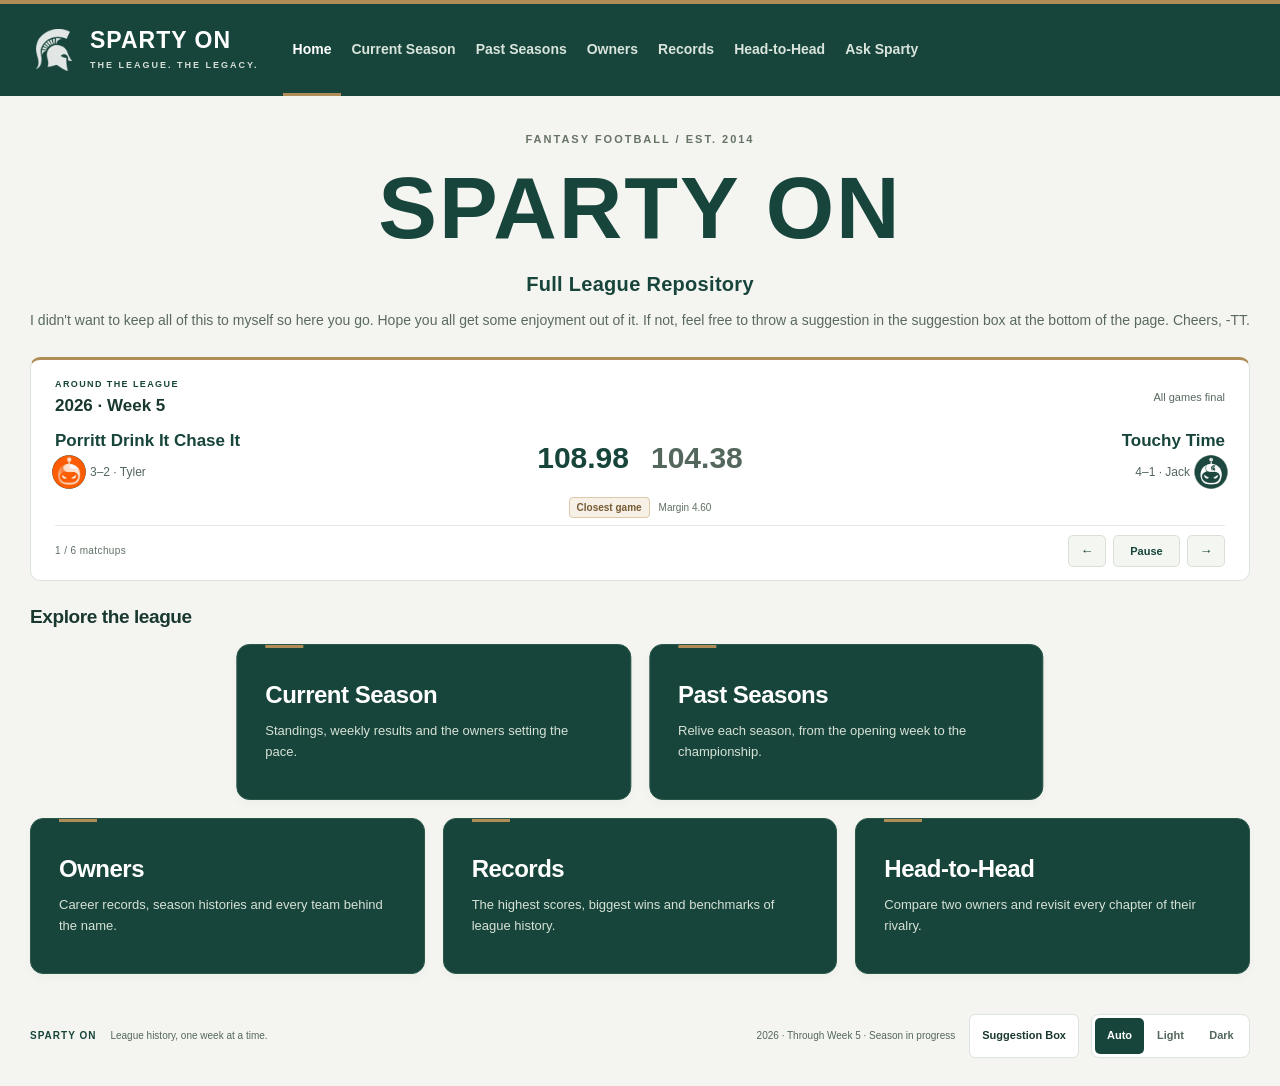
==== commit d1350414: "Add files via upload" ====
--- a/index.html
+++ b/index.html
@@ -13,7 +13,7 @@
   <script src="assets/sleeper.js" defer></script>
   <script src="assets/shared.js" defer></script>
   <script src="assets/theme.js" defer></script><script src="assets/sparty.js?v=timer-fix-2" defer></script><script src="assets/suggestion-box.js" defer></script>
-  <script src="assets/home.js" defer></script><script src="assets/sparty-dialogue.js?v=1" defer></script><script src="assets/home-intro.js?v=6" defer></script>
+  <script src="assets/home.js" defer></script><script src="assets/sparty-dialogue.js?v=2" defer></script><script src="assets/home-intro.js?v=6" defer></script>
   <link rel="stylesheet" href="assets/sparty-dialogue.css?v=1">
 </head>
 <body id="top" class="landing-page">
--- a/assets/sparty-dialogue.css
+++ b/assets/sparty-dialogue.css
@@ -0,0 +1,8 @@
+/* DOM bubbles match the approved canvas bubble; animations retain their own styles. */
+.sparty-dialogue{position:fixed;z-index:40;box-sizing:border-box;width:max-content;max-width:min(310px,calc(100vw - 16px));padding:10px 12px;background:#fff;color:#122218;border:2px solid #192820;border-radius:6px;font:bold 14px/1.35 Arial,sans-serif;overflow-wrap:anywhere;pointer-events:none;box-shadow:0 2px 5px #0002}
+.sparty-dialogue[hidden]{display:none}
+.sparty-dialogue::after{content:"";position:absolute;left:var(--sparty-pointer,50%);bottom:-8px;width:12px;height:12px;background:#fff;border-right:2px solid #192820;border-bottom:2px solid #192820;transform:rotate(45deg)}
+.sparty-dialogue.is-below::after{bottom:auto;top:-8px;border:0;border-left:2px solid #192820;border-top:2px solid #192820}
+.sparty-dialogue small{display:block;margin-top:5px;font:11px/1.25 Arial,sans-serif;color:#4b5a50}
+.sparty-dialogue small[hidden]{display:none}
+@media(max-height:350px){.sparty-dialogue{font-size:12px;padding:6px 8px;max-width:min(360px,calc(100vw - 16px))}}
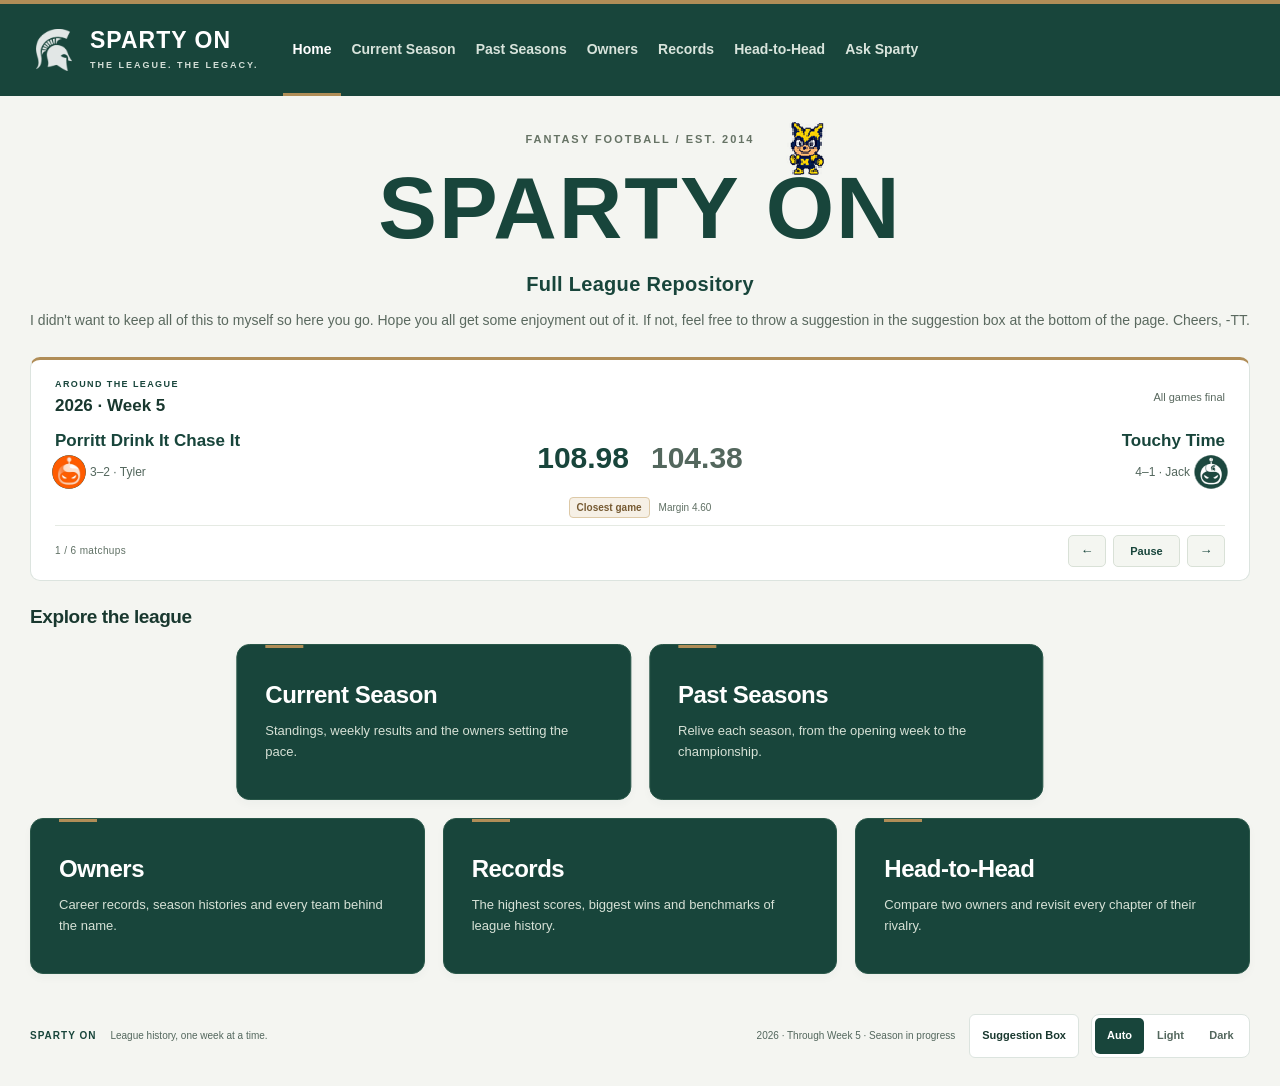
==== commit d517023e: "Add files via upload" ====
--- a/index.html
+++ b/index.html
@@ -13,7 +13,7 @@
   <script src="assets/sleeper.js" defer></script>
   <script src="assets/shared.js" defer></script>
   <script src="assets/theme.js" defer></script><script src="assets/sparty.js?v=timer-fix-2" defer></script><script src="assets/suggestion-box.js" defer></script>
-  <script src="assets/home.js" defer></script><script src="assets/sparty-dialogue.js?v=2" defer></script><script src="assets/home-intro.js?v=6" defer></script>
+  <script src="assets/home.js" defer></script><script src="assets/sparty-dialogue.js?v=5" defer></script><script src="assets/home-intro.js?v=7" defer></script>
   <link rel="stylesheet" href="assets/sparty-dialogue.css?v=1">
 </head>
 <body id="top" class="landing-page">
--- a/assets/sparty.css
+++ b/assets/sparty.css
@@ -8,7 +8,7 @@
 .record-intro{position:relative;isolation:isolate;margin-top:39px}
 .record-intro::after{content:"";position:absolute;inset:-4px 0 0;background:linear-gradient(to bottom,var(--bronze) 0 4px,var(--green) 4px);border-radius:inherit;z-index:1;pointer-events:none}
 .record-intro>div{position:relative;z-index:2}
-.record-intro .sparty-peek{right:12px}
+.record-intro .sparty-peek{right:12px;top:-62px}
 @media(max-width:850px){.page-tiles>.sparty-peek{right:10px}}
 @media(max-width:700px){.record-intro{margin-top:39px}.record-intro .sparty-peek{right:10px}}
 
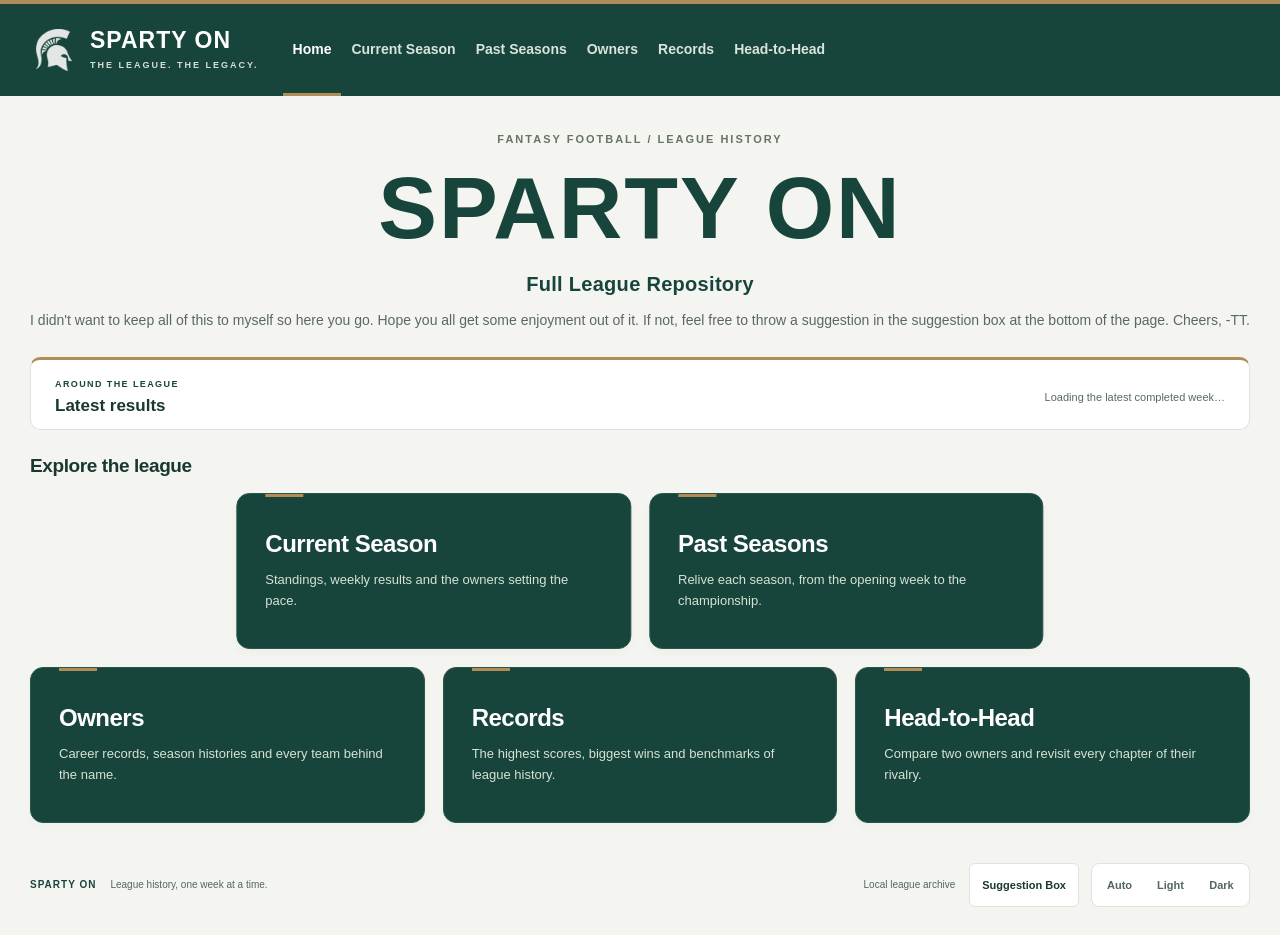
==== commit 9e8e6ea9: "Add files via upload" ====
--- a/index.html
+++ b/index.html
@@ -8,13 +8,14 @@
   <title>Sparty On — League History</title>
   <link rel="icon" href="assets/crest.svg" type="image/svg+xml">
   <link rel="stylesheet" href="assets/styles.css"><link rel="stylesheet" href="assets/sparty.css">
-  <script src="site-data/site-data.js" defer></script>
-  <script src="site-data/sleeper-sample.js" defer></script>
-  <script src="assets/sleeper.js" defer></script>
-  <script src="assets/shared.js" defer></script>
-  <script src="assets/theme.js" defer></script><script src="assets/sparty.js?v=timer-fix-2" defer></script><script src="assets/suggestion-box.js" defer></script>
-  <script src="assets/home.js" defer></script><script src="assets/sparty-dialogue.js?v=5" defer></script><script src="assets/home-intro.js?v=7" defer></script>
+  <script type="text/plain" data-sparty-src="site-data/site-data.js"></script>
+  <script type="text/plain" data-sparty-src="site-data/sleeper-sample.js"></script>
+  <script type="text/plain" data-sparty-src="assets/sleeper.js"></script>
+  <script type="text/plain" data-sparty-src="assets/shared.js"></script>
+  <script type="text/plain" data-sparty-src="assets/theme.js"></script><script type="text/plain" data-sparty-src="assets/sparty.js?v=timer-fix-2"></script><script type="text/plain" data-sparty-src="assets/suggestion-box.js"></script>
+  <script type="text/plain" data-sparty-src="assets/home.js"></script><script type="text/plain" data-sparty-src="assets/sparty-dialogue.js?v=5"></script><script type="text/plain" data-sparty-src="assets/home-intro.js?v=7"></script>
   <link rel="stylesheet" href="assets/sparty-dialogue.css?v=1">
+  <script src="assets/data-refresh.js?v=1" defer></script>
 </head>
 <body id="top" class="landing-page">
   <a class="skip-link" href="#main">Skip to content</a>
--- a/assets/sparty.css
+++ b/assets/sparty.css
@@ -8,7 +8,7 @@
 .record-intro{position:relative;isolation:isolate;margin-top:39px}
 .record-intro::after{content:"";position:absolute;inset:-4px 0 0;background:linear-gradient(to bottom,var(--bronze) 0 4px,var(--green) 4px);border-radius:inherit;z-index:1;pointer-events:none}
 .record-intro>div{position:relative;z-index:2}
-.record-intro .sparty-peek{right:12px;top:-62px}
+.record-intro .sparty-peek{right:12px;top:-72px}
 @media(max-width:850px){.page-tiles>.sparty-peek{right:10px}}
 @media(max-width:700px){.record-intro{margin-top:39px}.record-intro .sparty-peek{right:10px}}
 
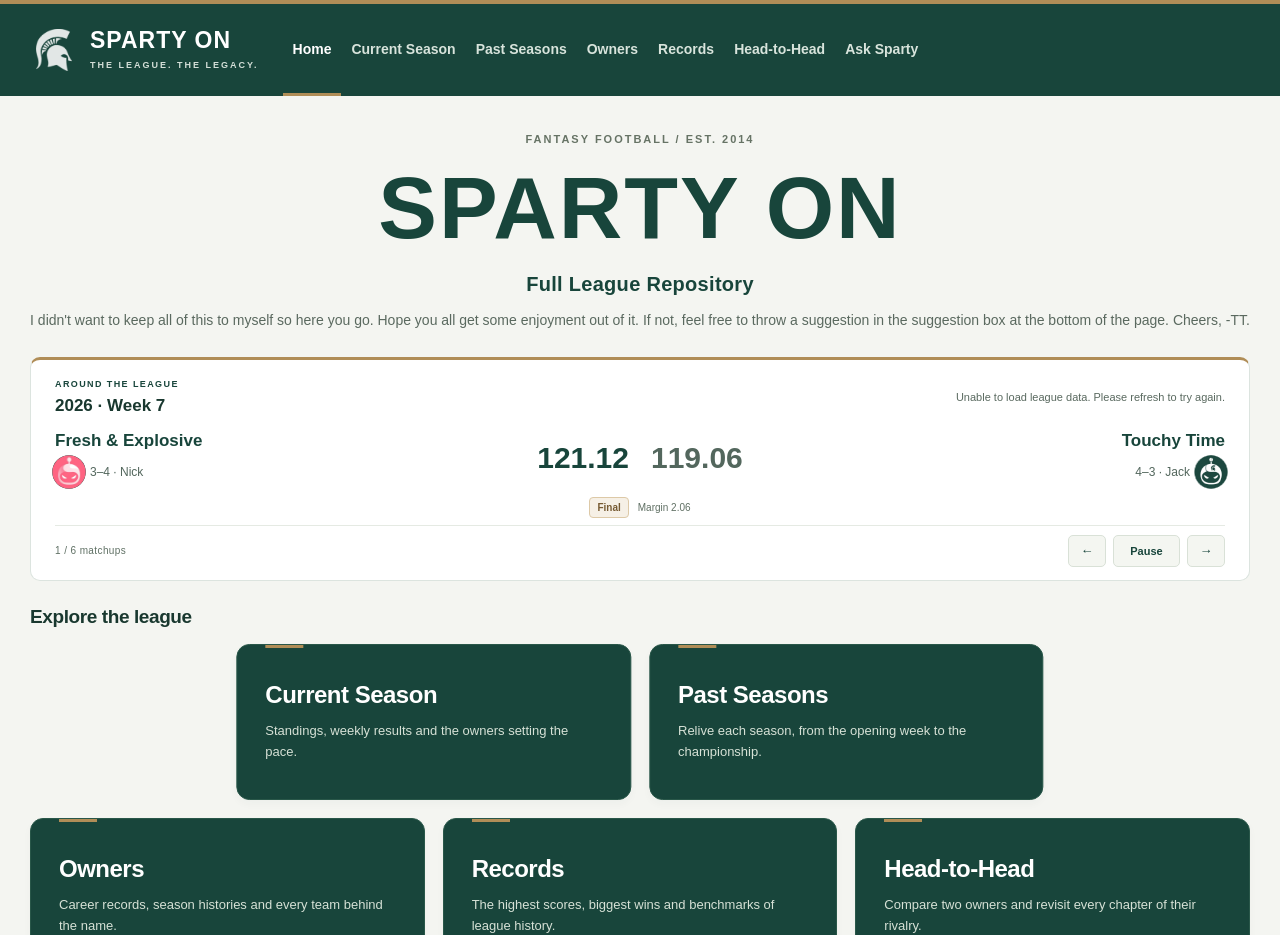
==== commit cb437796: "Add files via upload" ====
--- a/index.html
+++ b/index.html
@@ -7,7 +7,7 @@
   <meta name="color-scheme" content="light dark">
   <title>Sparty On — League History</title>
   <link rel="icon" href="assets/crest.svg" type="image/svg+xml">
-  <link rel="stylesheet" href="assets/styles.css"><link rel="stylesheet" href="assets/sparty.css">
+  <link rel="stylesheet" href="assets/styles.css?v=2"><link rel="stylesheet" href="assets/sparty.css">
   <script type="text/plain" data-sparty-src="site-data/site-data.js"></script>
   <script type="text/plain" data-sparty-src="site-data/sleeper-sample.js"></script>
   <script type="text/plain" data-sparty-src="assets/sleeper.js"></script>
@@ -15,7 +15,8 @@
   <script type="text/plain" data-sparty-src="assets/theme.js"></script><script type="text/plain" data-sparty-src="assets/sparty.js?v=timer-fix-2"></script><script type="text/plain" data-sparty-src="assets/suggestion-box.js"></script>
   <script type="text/plain" data-sparty-src="assets/home.js"></script><script type="text/plain" data-sparty-src="assets/sparty-dialogue.js?v=5"></script><script type="text/plain" data-sparty-src="assets/home-intro.js?v=7"></script>
   <link rel="stylesheet" href="assets/sparty-dialogue.css?v=1">
-  <script src="assets/data-refresh.js?v=1" defer></script>
+  <script type="text/plain" data-sparty-src="assets/freshness.js"></script>
+  <script src="assets/data-refresh.js?v=2" defer></script>
 </head>
 <body id="top" class="landing-page">
   <a class="skip-link" href="#main">Skip to content</a>
--- a/assets/styles.css
+++ b/assets/styles.css
@@ -294,3 +294,9 @@
   .season-metrics,.owner-metrics{margin-bottom:15px}
   footer{padding-top:18px;padding-bottom:20px}
 }
+
+/* Transaction categories stay in their own scroll region on phones. */
+#transactions-section{margin-top:24px}
+#transactions-table{min-width:460px;width:100%}
+#transactions-table th:first-child{min-width:150px;text-align:left;white-space:normal;overflow-wrap:anywhere}
+#transactions-table th button{min-height:44px}
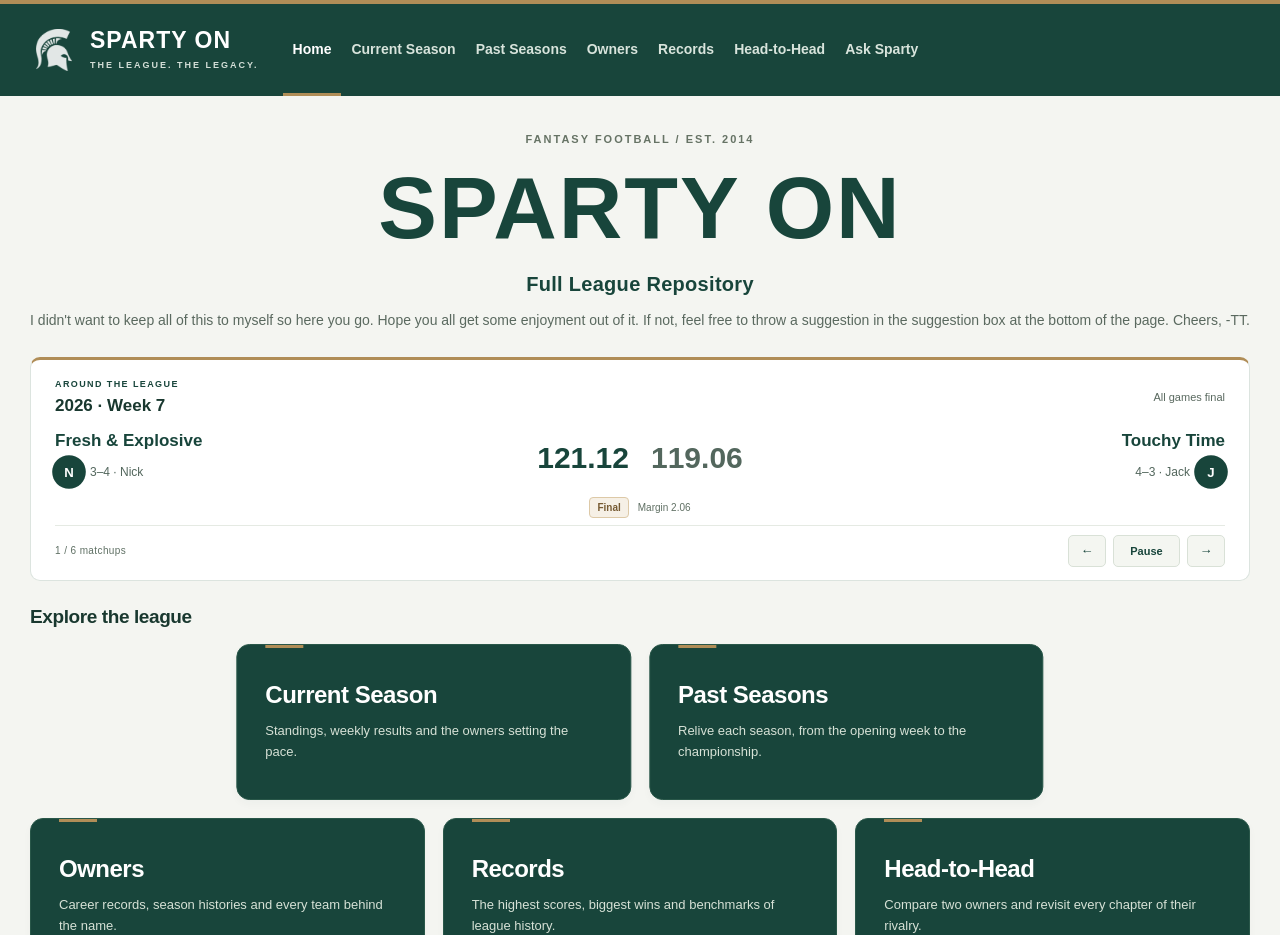
==== commit ca6cd1d9: "Add files via upload" ====
--- a/index.html
+++ b/index.html
@@ -7,7 +7,7 @@
   <meta name="color-scheme" content="light dark">
   <title>Sparty On — League History</title>
   <link rel="icon" href="assets/crest.svg" type="image/svg+xml">
-  <link rel="stylesheet" href="assets/styles.css?v=2"><link rel="stylesheet" href="assets/sparty.css">
+  <link rel="stylesheet" href="assets/styles.css?v=3"><link rel="stylesheet" href="assets/sparty.css">
   <script type="text/plain" data-sparty-src="site-data/site-data.js"></script>
   <script type="text/plain" data-sparty-src="site-data/sleeper-sample.js"></script>
   <script type="text/plain" data-sparty-src="assets/sleeper.js"></script>
@@ -16,7 +16,7 @@
   <script type="text/plain" data-sparty-src="assets/home.js"></script><script type="text/plain" data-sparty-src="assets/sparty-dialogue.js?v=5"></script><script type="text/plain" data-sparty-src="assets/home-intro.js?v=7"></script>
   <link rel="stylesheet" href="assets/sparty-dialogue.css?v=1">
   <script type="text/plain" data-sparty-src="assets/freshness.js"></script>
-  <script src="assets/data-refresh.js?v=2" defer></script>
+  <script src="assets/data-refresh.js?v=3" defer></script>
 </head>
 <body id="top" class="landing-page">
   <a class="skip-link" href="#main">Skip to content</a>
--- a/assets/styles.css
+++ b/assets/styles.css
@@ -300,3 +300,28 @@
 #transactions-table{min-width:460px;width:100%}
 #transactions-table th:first-child{min-width:150px;text-align:left;white-space:normal;overflow-wrap:anywhere}
 #transactions-table th button{min-height:44px}
+
+/* Data coverage stays separate from the independent daily Sleeper snapshot. */
+.snapshot-status{display:flex;flex-wrap:wrap;gap:4px 18px;margin:18px 0;padding:12px 16px;border:1px solid var(--line);border-radius:8px;background:var(--paper);color:var(--muted);font-size:12px}
+.snapshot-status strong{color:var(--ink)}
+.snapshot-status>span:last-child{flex-basis:100%}
+.snapshot-warning{color:var(--negative);font-weight:600}
+select:focus-visible{outline:3px solid var(--bronze);outline-offset:3px}
+.table-scroll,.analytics-scroll{max-width:100%;scrollbar-width:thin}
+@media(max-width:700px){
+ .season-grid>* ,.analytics-grid>*{min-width:0}
+ select,input[type="text"],input[type="search"]{font-size:16px}
+ nav{max-width:100%;overflow-x:auto}
+ nav a,nav button{min-height:44px}
+ th button,.table-tools button{min-height:44px}
+ .table-scroll,.analytics-scroll{position:relative;isolation:isolate}
+ #standings-table{min-width:690px}
+ #standings-table :is(th,td):nth-child(2),
+ #transactions-table th:first-child,
+ .analytics-table :is(th,td).owner-cell{position:sticky;left:0;z-index:1;background:var(--paper);box-shadow:2px 0 0 var(--line);min-width:128px;max-width:150px;overflow-wrap:anywhere}
+ #standings-table th:nth-child(2),#transactions-table thead th:first-child{z-index:2;background:var(--bg)}
+ .mobile-hint{display:block;font-size:12px}
+ .analytics-scroll::after{content:'Swipe sideways for more columns';display:block;padding:7px 10px;color:var(--muted);font-size:11px;position:sticky;left:0;width:fit-content;max-width:100%}
+ .snapshot-status{font-size:12px;gap:5px}
+ .snapshot-status>*{flex-basis:100%}
+}
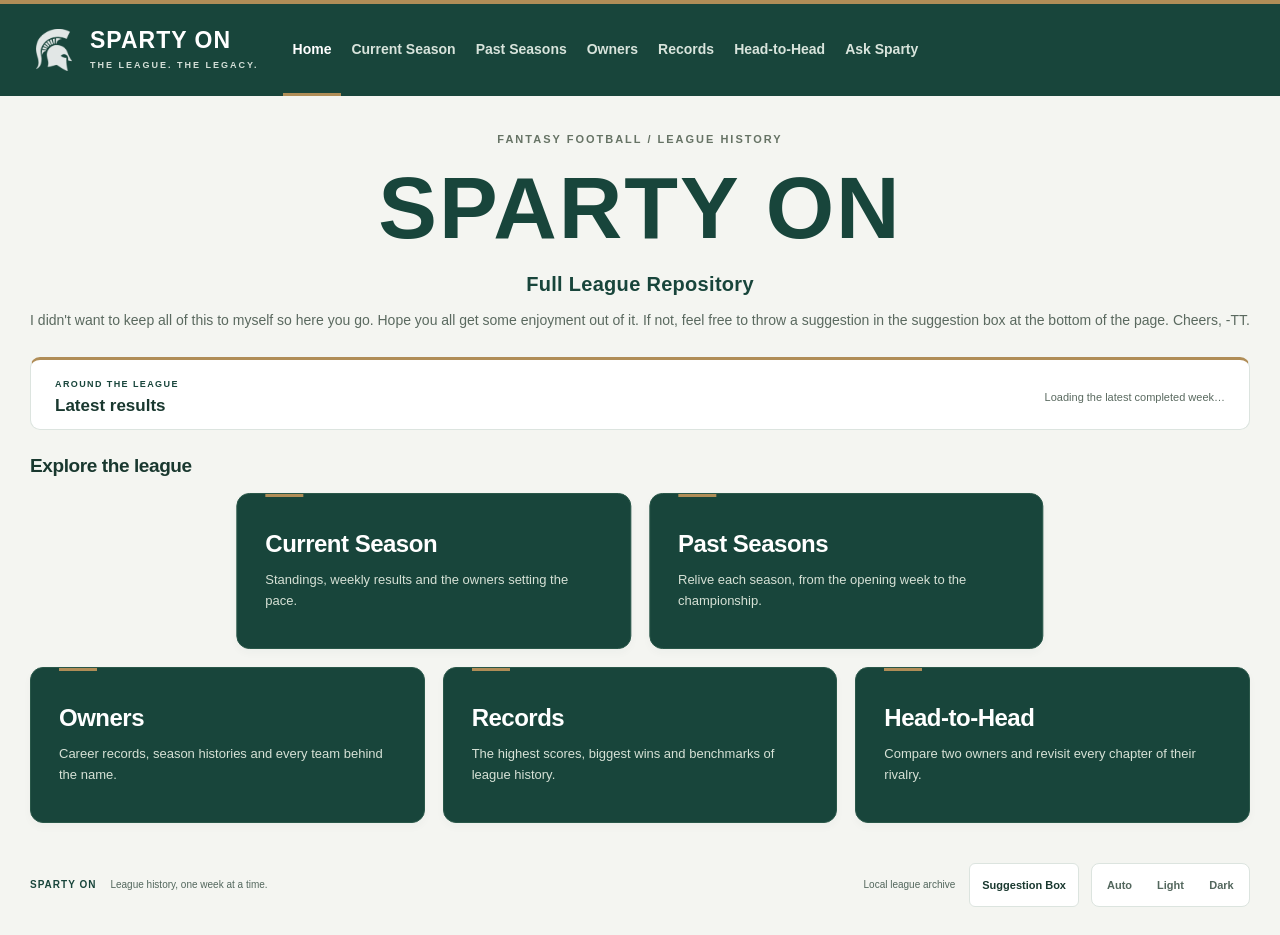
==== commit 4c6f9f0d: "Add files via upload" ====
--- a/index.html
+++ b/index.html
@@ -10,12 +10,12 @@
   <link rel="stylesheet" href="assets/styles.css?v=3"><link rel="stylesheet" href="assets/sparty.css">
   <script type="text/plain" data-sparty-src="site-data/site-data.js"></script>
   <script type="text/plain" data-sparty-src="site-data/sleeper-sample.js"></script>
-  <script type="text/plain" data-sparty-src="assets/sleeper.js"></script>
+  <script type="text/plain" data-sparty-src="assets/sleeper.js?v=season-automation-1"></script>
   <script type="text/plain" data-sparty-src="assets/shared.js"></script>
   <script type="text/plain" data-sparty-src="assets/theme.js"></script><script type="text/plain" data-sparty-src="assets/sparty.js?v=timer-fix-2"></script><script type="text/plain" data-sparty-src="assets/suggestion-box.js"></script>
-  <script type="text/plain" data-sparty-src="assets/home.js"></script><script type="text/plain" data-sparty-src="assets/sparty-dialogue.js?v=5"></script><script type="text/plain" data-sparty-src="assets/home-intro.js?v=7"></script>
+  <script type="text/plain" data-sparty-src="assets/home.js?v=season-automation-1"></script><script type="text/plain" data-sparty-src="assets/sparty-dialogue.js?v=5"></script><script type="text/plain" data-sparty-src="assets/home-intro.js?v=7"></script>
   <link rel="stylesheet" href="assets/sparty-dialogue.css?v=1">
-  <script type="text/plain" data-sparty-src="assets/freshness.js"></script>
+  <script type="text/plain" data-sparty-src="assets/freshness.js?v=page-sync-2"></script>
   <script src="assets/data-refresh.js?v=3" defer></script>
 </head>
 <body id="top" class="landing-page">
--- a/assets/styles.css
+++ b/assets/styles.css
@@ -301,27 +301,78 @@
 #transactions-table th:first-child{min-width:150px;text-align:left;white-space:normal;overflow-wrap:anywhere}
 #transactions-table th button{min-height:44px}
 
-/* Data coverage stays separate from the independent daily Sleeper snapshot. */
-.snapshot-status{display:flex;flex-wrap:wrap;gap:4px 18px;margin:18px 0;padding:12px 16px;border:1px solid var(--line);border-radius:8px;background:var(--paper);color:var(--muted);font-size:12px}
-.snapshot-status strong{color:var(--ink)}
-.snapshot-status>span:last-child{flex-basis:100%}
-.snapshot-warning{color:var(--negative);font-weight:600}
+/* Compact sync details stay below the table, outside its horizontal scroll. */
+.table-sync{margin:0;padding:8px 16px;color:var(--muted);font-size:10px;line-height:1.5;overflow-wrap:anywhere}
 select:focus-visible{outline:3px solid var(--bronze);outline-offset:3px}
 .table-scroll,.analytics-scroll{max-width:100%;scrollbar-width:thin}
 @media(max-width:700px){
- .season-grid>* ,.analytics-grid>*{min-width:0}
+ .season-grid>*,.analytics-grid>*{min-width:0}
  select,input[type="text"],input[type="search"]{font-size:16px}
  nav{max-width:100%;overflow-x:auto}
- nav a,nav button{min-height:44px}
- th button,.table-tools button{min-height:44px}
+ nav a,nav button,th button,.table-tools button{min-height:44px}
  .table-scroll,.analytics-scroll{position:relative;isolation:isolate}
- #standings-table{min-width:690px}
- #standings-table :is(th,td):nth-child(2),
- #transactions-table th:first-child,
- .analytics-table :is(th,td).owner-cell{position:sticky;left:0;z-index:1;background:var(--paper);box-shadow:2px 0 0 var(--line);min-width:128px;max-width:150px;overflow-wrap:anywhere}
- #standings-table th:nth-child(2),#transactions-table thead th:first-child{z-index:2;background:var(--bg)}
- .mobile-hint{display:block;font-size:12px}
- .analytics-scroll::after{content:'Swipe sideways for more columns';display:block;padding:7px 10px;color:var(--muted);font-size:11px;position:sticky;left:0;width:fit-content;max-width:100%}
- .snapshot-status{font-size:12px;gap:5px}
- .snapshot-status>*{flex-basis:100%}
-}
+ #standings-table{min-width:650px}
+ /* The same column is pinned in both header and body. Opaque cells cover
+    scrolled columns; separate borders avoid Safari's collapsed-border artifacts. */
+ table.compact-team-pin{border-collapse:separate;border-spacing:0}
+ :is(.table-scroll,.analytics-scroll) table.compact-team-pin :is(th,td):nth-child(2){position:sticky;left:0;z-index:2;background:var(--paper);box-shadow:1px 0 0 var(--line);width:108px;min-width:108px;max-width:108px;white-space:normal;overflow-wrap:anywhere}
+ table.compact-team-pin thead th:nth-child(2){z-index:3;background:var(--bg)}
+ table.compact-team-pin :is(th,td):nth-child(2) :is(strong,.team-name){max-width:98px;white-space:normal;overflow-wrap:anywhere}
+ .mobile-hint{display:block;font-size:11px}
+ .analytics-scroll::after{content:'Swipe sideways for more columns';display:block;padding:6px 10px;color:var(--muted);font-size:10px;position:sticky;left:0;width:fit-content;max-width:100%}
+}
+
+/* Schedule analysis uses compact rows and a separate difficulty table. */
+.swap-panel{margin-top:22px;border-top:3px solid var(--bronze)}
+.swap-panel .section-heading{padding-bottom:10px;flex-wrap:wrap}
+.swap-panel .analytics-description{margin-bottom:12px}
+.swap-panel h3{margin:0;font-size:15px;line-height:1.4;color:var(--ink)}
+.swap-subheading{padding:0 22px 12px}
+.swap-table-hint{margin:0;padding:0 22px 10px;font-size:11px;color:var(--muted)}
+.swap-panel .swap-scroll{position:relative;isolation:isolate;max-width:100%;overflow-x:auto;overscroll-behavior-x:contain}
+.swap-panel table{border-collapse:separate;border-spacing:0;table-layout:fixed}
+.swap-panel thead,.swap-panel thead th{position:static;top:auto}
+.swap-panel th{letter-spacing:0;font-size:10px;vertical-align:middle}
+.swap-panel th,.swap-panel td{padding:9px 14px}
+.swap-panel th:first-child,.swap-panel td:first-child{padding-left:22px}
+.swap-panel th:last-child,.swap-panel td:last-child{padding-right:22px}
+.swap-panel tbody th{background:var(--paper);color:var(--ink);font-weight:600;border-top:0;font-size:12px;text-align:left;white-space:normal;overflow-wrap:anywhere}
+.swap-panel td{font-size:12px}
+.swap-panel thead button{min-height:44px}
+.swap-panel .swap-summary-table{min-width:580px}
+.swap-panel .swap-team-cell{width:30%;min-width:0;white-space:normal;overflow-wrap:anywhere;text-align:left}
+.swap-team-cell button{display:block;width:100%;text-align:left;white-space:normal;font:inherit;color:inherit;cursor:pointer}
+.swap-panel tbody .swap-team-cell button{padding:3px 0;min-height:32px;text-decoration:none}
+.swap-panel tbody .swap-team-cell button:hover{color:var(--accent);text-decoration:underline;text-underline-offset:3px}
+.swap-panel button:focus-visible{outline:3px solid var(--bronze);outline-offset:2px}
+.swap-panel .swap-note{margin:0;padding:12px 22px;font-size:11px;line-height:1.6;color:var(--muted)}
+.swap-panel .swap-selected .swap-team-cell{box-shadow:inset 3px 0 var(--bronze)}
+.swap-panel .swap-selected .swap-team-cell button{font-weight:750;color:var(--accent)}
+.swap-detail{border-top:1px solid var(--line);padding-top:16px;scroll-margin-top:16px}
+.swap-picker{display:flex;flex-wrap:wrap;align-items:center;gap:12px;padding:0 22px 14px;font-size:12px}
+.swap-picker label{font-weight:650;color:var(--muted)}
+.swap-picker select{min-height:44px;min-width:180px;max-width:100%;padding:8px 12px;border:1px solid var(--line);border-radius:6px;font:inherit;font-size:16px;color:var(--ink);background:var(--paper)}
+.swap-stats{display:grid;grid-template-columns:repeat(5,minmax(0,1fr));gap:10px 16px;margin:0;padding:0 22px 16px;font-variant-numeric:tabular-nums}
+.swap-stats dt{font-size:10px;color:var(--muted);margin-bottom:4px}.swap-stats dd{font-size:16px;font-weight:700;margin:0}
+.swap-panel .swap-compact-table th:first-child{width:auto}.swap-panel .swap-compact-table th.numeric{width:110px}
+.swap-panel.swap-difficulty th:first-child{width:54px}
+.swap-panel .swap-actual th,.swap-panel .swap-actual td{background:var(--bg)}
+.swap-actual-label{color:var(--muted);font-size:10px;white-space:nowrap}
+@media(max-width:700px){
+ .swap-panel{margin-top:19px}.swap-subheading{padding:0 16px 10px}
+ .swap-table-hint{padding:0 16px 10px}.swap-table-hint .mobile-hint{display:inline}
+ .swap-panel .swap-note{padding:11px 16px}
+ .swap-panel th,.swap-panel td{padding:9px 8px}
+ .swap-panel th:first-child,.swap-panel td:first-child{padding-left:14px}
+ .swap-panel th:last-child,.swap-panel td:last-child{padding-right:14px}
+ .swap-picker{padding:0 16px 12px;display:block}
+ .swap-picker label{display:block;margin-bottom:6px}.swap-picker select{width:100%;min-width:0}
+ .swap-stats{grid-template-columns:repeat(3,minmax(0,1fr));padding:0 16px 14px;gap:12px}
+ .swap-panel .swap-summary-table{min-width:550px}
+ .swap-panel .swap-summary-table .swap-team-cell{position:sticky;left:0;z-index:2;width:116px;min-width:116px;max-width:116px;background:var(--paper);box-shadow:1px 0 var(--line)}
+ .swap-panel .swap-summary-table thead .swap-team-cell{background:var(--bg)}
+ .swap-panel .swap-selected .swap-team-cell{box-shadow:inset 3px 0 var(--bronze),1px 0 var(--line)}
+ .swap-panel .swap-team-cell button{font-size:11px;line-height:1.4}
+ .swap-panel .swap-compact-table th.numeric{width:82px;font-size:10px;white-space:normal}
+ .swap-panel.swap-difficulty th:first-child{width:42px}
+}
